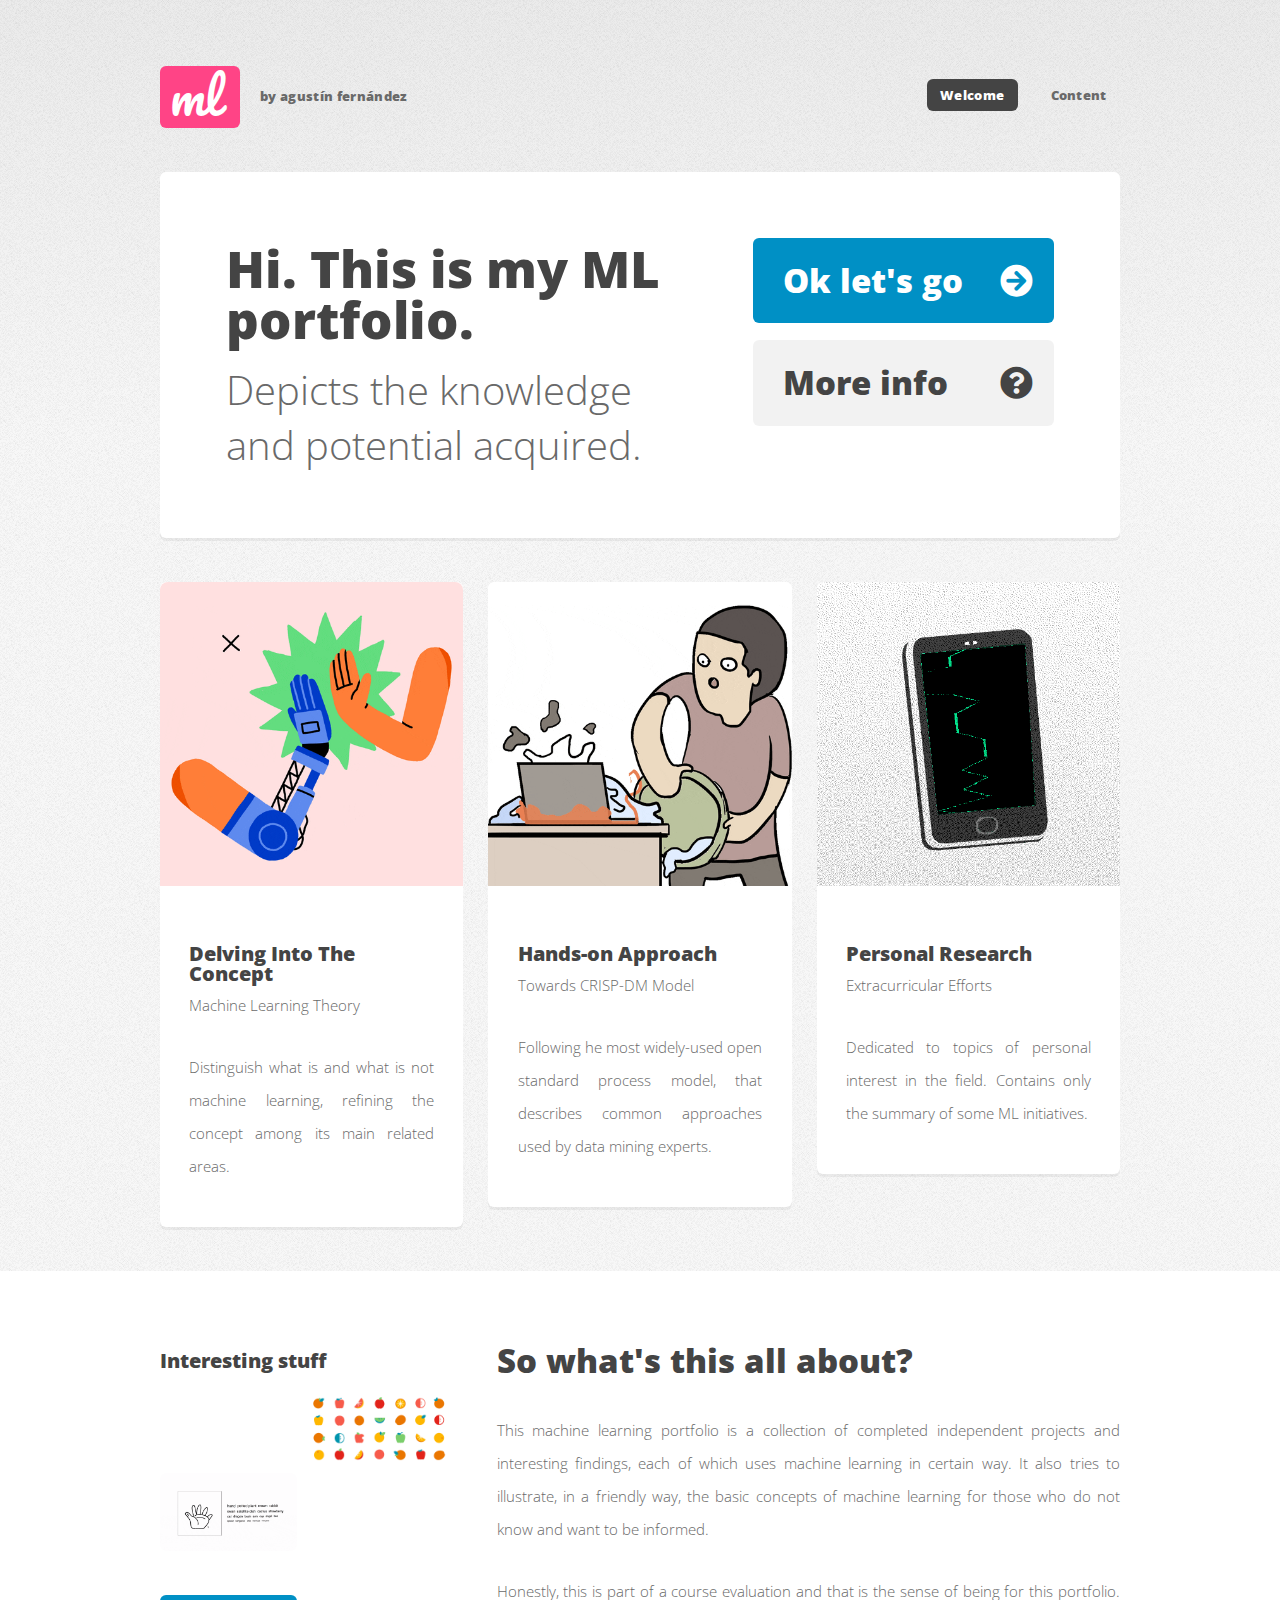
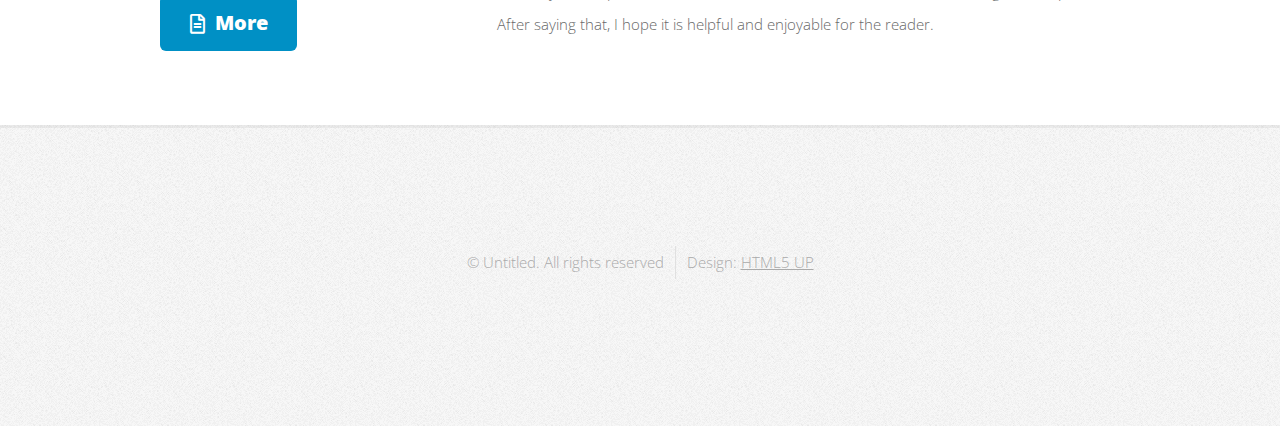
==== index.html @ 3903991d "handson created" ====
<!DOCTYPE HTML>
<!--
	Verti by HTML5 UP
	html5up.net | @ajlkn
	Free for personal and commercial use under the CCA 3.0 license (html5up.net/license)
-->
<html>
	<head>
		<title>Machine Learning Portfolio</title>
		<meta charset="utf-8" />
		<meta name="viewport" content="width=device-width, initial-scale=1, user-scalable=no" />
		<link rel="stylesheet" href="assets/css/main.css" />
		<link href="https://fonts.googleapis.com/css?family=Pacifico&display=swap" rel="stylesheet">
		<link rel="shortcut icon" type="image/x-icon" href="./favicon2.ico"/>
	</head>
	<body class="is-preload homepage">
		<div id="page-wrapper">

			<!-- Header -->
				<div id="header-wrapper">
					<header id="header" class="container">

						<!-- Logo -->
							<div id="logo">
								<h1><a href="index.html">ml</a></h1>
								<span>by agustín fernández</span>
							</div>

						<!-- Nav -->
							<nav id="nav">
								<ul>
									<li class="current"><a href="index.html">Welcome</a></li>
									<li>
										<a href="#">Content</a>
										<ul>
											<li>
												<a href="delving.html">Delving Into The Concept</a>
												<!--<ul>
														<li><a href="#">Lorem ipsum dolor</a></li>
														<li><a href="#">Phasellus consequat</a></li>
														<li><a href="#">Magna phasellus</a></li>
														<li><a href="#">Etiam dolore nisl</a></li>
												</ul>-->
											</li>											
											<li>
												<a href="handson.html">CRISP-DM Model</a>
												<ul>
													<li><a href="handson.html#BusinessUnderstanding">Business Understanding</a></li>
													<li><a href="handson.html#DataUnderstanding">Data Understanding</a></li>
													<li><a href="handson.html#DataPreparation">Data Preparation</a></li>
													<li><a href="handson.html#Modeling">Modeling</a></li>
													<li><a href="handson.html#Evaluation">Evaluation</a></li>
													<li><a href="handson.html#Deployment">Deployment</a></li>
													<li><a href="handson.html#HandsOn">Hands-on</a></li>
												</ul>
											</li>
											<li><a href="#">Personal Research</a></li>
											<!--<li><a href="#">Veroeros feugiat</a></li>-->
										</ul>
									</li>
									<!--<li><a href="left-sidebar.html">Left Sidebar</a></li>
									<li><a href="right-sidebar.html">Right Sidebar</a></li>
									<li><a href="no-sidebar.html">No Sidebar</a></li>-->
								</ul>
							</nav>

					</header>
				</div>

			<!-- Banner -->
				<div id="banner-wrapper">
					<div id="banner" class="box container">
						<div class="row">
							<div class="col-7 col-12-medium">
								<h2>Hi. This is my ML portfolio.</h2>
								<p>Depicts the knowledge and potential acquired.</p>
							</div>
							<div class="col-5 col-12-medium">
								<ul>
									<li><a href="#" class="button large icon solid fa-arrow-circle-right">Ok let's go</a></li>
									<li><a href="#" class="button alt large icon solid fa-question-circle">More info</a></li>
								</ul>
							</div>
						</div>
					</div>
				</div>

			<!-- Features -->
				<div id="features-wrapper">
					<div class="container">
						<div class="row">
							<div class="col-4 col-12-medium">

								<!-- Box -->
									<section class="box feature">
										<a href="delving.html" class="image featured"><img src="images/machine2.gif" alt="" /></a>
										<div class="inner">
											<header>
												<h2>Delving Into The Concept</h2>
												<p>Machine Learning Theory</p>
											</header>
											<p class="desc">Distinguish what is and what is not machine learning, refining the concept among its main related areas.</p>
										</div>
									</section>

							</div>
							<div class="col-4 col-12-medium">

								<!-- Box -->
									<section class="box feature">
										<a href="handson.html" class="image featured"><img src="images/fire.gif" alt="" /></a>
										<div class="inner">
											<header>
												<h2>Hands-on Approach</h2>
												<p>Towards CRISP-DM Model</p>
											</header>
											<p class="desc">Following he most widely-used open standard process model, that describes common approaches used by data mining experts.</p>
										</div>
									</section>

							</div>
							<div class="col-4 col-12-medium">

								<!-- Box -->
									<section class="box feature">
										<a href="#" class="image featured"><img src="images/brainWashed.gif" alt="" /></a>
										<div class="inner">
											<header>
												<h2>Personal Research</h2>
												<p>Extracurricular Efforts</p>
											</header>
											<p class="desc">Dedicated to topics of personal interest in the field. Contains only the summary of some ML initiatives.</p>
										</div>
									</section>

							</div>
						</div>
					</div>
				</div>

			<!-- Main -->
				<div id="main-wrapper">
					<div class="container">
						<div class="row gtr-200">
							<div class="col-4 col-12-medium">

								<!-- Sidebar -->
									<div id="sidebar">
										<section class="widget thumbnails">
											<h3>Interesting stuff</h3>
											<div class="grid">
												<div class="row gtr-50">
													<div class="col-6"><a href="#" class="image fit"><img src="images/iphone.gif" alt="" /></a></div>
													<div class="col-6"><a href="#" class="image fit"><img src="images/fruits.gif" alt="" /></a></div>
													<div class="col-6"><a href="#" class="image fit"><img src="images/quickDraw.gif" alt="" /></a></div>
													<div class="col-6"><a href="#" class="image fit"><img src="images/droneD.gif" alt="" /></a></div>
												</div>
											</div>
											<a href="#" class="button icon fa-file-alt">More</a>
										</section>
									</div>

							</div>
							<div class="col-8 col-12-medium imp-medium">

								<!-- Content -->
									<div id="content">
										<section class="last">
											<h2>So what's this all about?</h2>
											<p class="desc">This machine learning portfolio is a collection of completed independent projects and interesting findings, each of which uses machine learning in certain way. 
													It also tries to illustrate, in a friendly way, the basic concepts of machine learning for those who do not know and want to be informed.</p>
											<p class="desc">Honestly, this is part of a course evaluation and that is the sense of being for this portfolio. After saying that, I hope it is helpful and enjoyable for the reader.</p>
											<!--<a href="#" class="button icon solid fa-arrow-circle-right">Continue Reading</a>-->
										</section>
									</div>

							</div>
						</div>
					</div>
				</div>

			<!-- Footer -->
				<div id="footer-wrapper">
					<footer id="footer" class="container">
						<div class="row">
							<!--<div class="col-3 col-6-medium col-12-small">
							
								Links
									<section class="widget links">
										<h3>Random Stuff</h3>
										<ul class="style2">
											<li><a href="#">Etiam feugiat condimentum</a></li>
											<li><a href="#">Aliquam imperdiet suscipit odio</a></li>
											<li><a href="#">Sed porttitor cras in erat nec</a></li>
											<li><a href="#">Felis varius pellentesque potenti</a></li>
											<li><a href="#">Nullam scelerisque blandit leo</a></li>
										</ul>
									</section>

							</div>
							<div class="col-3 col-6-medium col-12-small">

								Links
									<section class="widget links">
										<h3>Random Stuff</h3>
										<ul class="style2">
											<li><a href="#">Etiam feugiat condimentum</a></li>
											<li><a href="#">Aliquam imperdiet suscipit odio</a></li>
											<li><a href="#">Sed porttitor cras in erat nec</a></li>
											<li><a href="#">Felis varius pellentesque potenti</a></li>
											<li><a href="#">Nullam scelerisque blandit leo</a></li>
										</ul>
									</section>

							</div>
							<div class="col-3 col-6-medium col-12-small">

								Links
									<section class="widget links">
										<h3>Random Stuff</h3>
										<ul class="style2">
											<li><a href="#">Etiam feugiat condimentum</a></li>
											<li><a href="#">Aliquam imperdiet suscipit odio</a></li>
											<li><a href="#">Sed porttitor cras in erat nec</a></li>
											<li><a href="#">Felis varius pellentesque potenti</a></li>
											<li><a href="#">Nullam scelerisque blandit leo</a></li>
										</ul>
									</section>

							</div>
							<div class="col-3 col-6-medium col-12-small">

								Contact
									<section class="widget contact last">
										<h3>Contact Us</h3>
										<ul>
											<li><a href="#" class="icon brands fa-twitter"><span class="label">Twitter</span></a></li>
											<li><a href="#" class="icon brands fa-facebook-f"><span class="label">Facebook</span></a></li>
											<li><a href="#" class="icon brands fa-instagram"><span class="label">Instagram</span></a></li>
											<li><a href="#" class="icon brands fa-dribbble"><span class="label">Dribbble</span></a></li>
											<li><a href="#" class="icon brands fa-pinterest"><span class="label">Pinterest</span></a></li>
										</ul>
										<p>1234 Fictional Road<br />
										Nashville, TN 00000<br />
										(800) 555-0000</p>
									</section>

							</div>-->
						</div>
						<div class="row">
							<div class="col-12">
								<div id="copyright">
									<ul class="menu">
										<li>&copy; Untitled. All rights reserved</li><li>Design: <a href="http://html5up.net">HTML5 UP</a></li>
									</ul>
								</div>
							</div>
						</div>
					</footer>
				</div>

			</div>

		<!-- Scripts -->

			<script src="assets/js/jquery.min.js"></script>
			<script src="assets/js/jquery.dropotron.min.js"></script>
			<script src="assets/js/browser.min.js"></script>
			<script src="assets/js/breakpoints.min.js"></script>
			<script src="assets/js/util.js"></script>
			<script src="assets/js/main.js"></script>

	</body>
</html>
---- assets/css/main.css ----
@import url("fontawesome-all.min.css");
@import url("https://fonts.googleapis.com/css?family=Oleo+Script:400|Open+Sans:300,300italic,600,600italic,800");

/*
	Verti by HTML5 UP
	html5up.net | @ajlkn
	Free for personal and commercial use under the CCA 3.0 license (html5up.net/license)
*/

html, body, div, span, applet, object,
iframe, h1, h2, h3, h4, h5, h6, p, blockquote,
pre, a, abbr, acronym, address, big, cite,
code, del, dfn, em, img, ins, kbd, q, s, samp,
small, strike, strong, sub, sup, tt, var, b,
u, i, center, dl, dt, dd, ol, ul, li, fieldset,
form, label, legend, table, caption, tbody,
tfoot, thead, tr, th, td, article, aside,
canvas, details, embed, figure, figcaption,
footer, header, hgroup, menu, nav, output, ruby,
section, summary, time, mark, audio, video {
	margin: 0;
	padding: 0;
	border: 0;
	font-size: 100%;
	font: inherit;
	vertical-align: baseline;}

article, aside, details, figcaption, figure,
footer, header, hgroup, menu, nav, section {
	display: block;}

body {
	line-height: 1;
}

ol, ul {
	list-style: none;
}

blockquote, q {
	quotes: none;
}

	blockquote:before, blockquote:after, q:before, q:after {
		content: '';
		content: none;
	}

table {
	border-collapse: collapse;
	border-spacing: 0;
}

body {
	-webkit-text-size-adjust: none;
}

mark {
	background-color: transparent;
	color: inherit;
}

input::-moz-focus-inner {
	border: 0;
	padding: 0;
}

input, select, textarea {
	-moz-appearance: none;
	-webkit-appearance: none;
	-ms-appearance: none;
	appearance: none;
}

/* Basic */

	@-ms-viewport {
		width: device-width;
	}

	html {
		box-sizing: border-box;
	}

	*, *:before, *:after {
		box-sizing: inherit;
	}

	body {
		background-image: -moz-linear-gradient(top, rgba(0, 0, 0, 0.05), rgba(0, 0, 0, 0)), url("images/bg01.png");
		background-image: -webkit-linear-gradient(top, rgba(0, 0, 0, 0.05), rgba(0, 0, 0, 0)), url("images/bg01.png");
		background-image: -ms-linear-gradient(top, rgba(0, 0, 0, 0.05), rgba(0, 0, 0, 0)), url("images/bg01.png");
		background-image: linear-gradient(top, rgba(0, 0, 0, 0.05), rgba(0, 0, 0, 0)), url("images/bg01.png");
		background-color: #f7f7f7;
		background-position: top left, top left;
		background-repeat: repeat-x, repeat;
		background-size: 100% 30em, auto;
		font-family: 'Open Sans', sans-serif;
		font-size: 13pt;
		color: #696969;
		font-weight: 300;
		line-height: 2.25em;
	}

		body.is-preload *, body.is-preload *:before, body.is-preload *:after {
			-moz-animation: none !important;
			-webkit-animation: none !important;
			-ms-animation: none !important;
			animation: none !important;
			-moz-transition: none !important;
			-webkit-transition: none !important;
			-ms-transition: none !important;
			transition: none !important;
		}

	input, select, textarea {
		font-family: 'Open Sans', sans-serif;
		font-size: 13pt;
		color: #696969;
		font-weight: 300;
		line-height: 2.25em;
	}

	a {
		color: #0090c5;
		text-decoration: underline;
	}

		a:hover {
			text-decoration: none;
		}

	h1, h2, h3, h4, h5, h6 {
		color: #444;
		font-weight: 800;
	}

		h1 a, h2 a, h3 a, h4 a, h5 a, h6 a {
			color: inherit;
			text-decoration: none;
			outline: 0;
		}

	h2 {
		font-size: 2.25em;
		margin: 0 0 1.1em 0;
		line-height: 1em;
	}

	h3 {
		font-size: 1.35em;
		margin: 0 0 1em 0;
	}

	b, strong {
		font-weight: 600;
		color: #444;
	}

	i, em {
		font-style: italic;
	}

	br.clear {
		clear: both;
	}

	sub {
		position: relative;
		top: 0.5em;
		font-size: 0.8em;
	}

	sup {
		position: relative;
		top: -0.5em;
		font-size: 0.8em;
	}

	hr {
		border: 0;
		border-top: solid 1px #eee;
	}

	blockquote {
		border-left: solid 0.5em #eee;
		padding: 1em 0 1em 2em;
		font-style: italic;
	}

	p, ul, ol, dl, table {
		margin-bottom: 2em;
	}

/* Container */

	.container {
		margin: 0 auto;
		max-width: 100%;
		width: 1400px;
	}

		@media screen and (max-width: 1680px) {

			.container {
				width: 1200px;
			}

		}

		@media screen and (max-width: 1280px) {

			.container {
				width: 960px;
			}

		}

		@media screen and (max-width: 980px) {

			.container {
				width: 90%;
			}

		}

		@media screen and (max-width: 736px) {

			.container {
				width: 100%;
			}

		}

/* Row */

	.row {
		display: flex;
		flex-wrap: wrap;
		box-sizing: border-box;
		align-items: stretch;
	}

		.row > * {
			box-sizing: border-box;
		}

		.row.gtr-uniform > * > :last-child {
			margin-bottom: 0;
		}

		.row.aln-left {
			justify-content: flex-start;
		}

		.row.aln-center {
			justify-content: center;
		}

		.row.aln-right {
			justify-content: flex-end;
		}

		.row.aln-top {
			align-items: flex-start;
		}

		.row.aln-middle {
			align-items: center;
		}

		.row.aln-bottom {
			align-items: flex-end;
		}

		.row > .imp {
			order: -1;
		}

		.row > .col-1 {
			width: 8.33333%;
		}

		.row > .off-1 {
			margin-left: 8.33333%;
		}

		.row > .col-2 {
			width: 16.66667%;
		}

		.row > .off-2 {
			margin-left: 16.66667%;
		}

		.row > .col-3 {
			width: 25%;
		}

		.row > .off-3 {
			margin-left: 25%;
		}

		.row > .col-4 {
			width: 33.33333%;
		}

		.row > .off-4 {
			margin-left: 33.33333%;
		}

		.row > .col-5 {
			width: 41.66667%;
		}

		.row > .off-5 {
			margin-left: 41.66667%;
		}

		.row > .col-6 {
			width: 50%;
		}

		.row > .off-6 {
			margin-left: 50%;
		}

		.row > .col-7 {
			width: 58.33333%;
		}

		.row > .off-7 {
			margin-left: 58.33333%;
		}

		.row > .col-8 {
			width: 66.66667%;
		}

		.row > .off-8 {
			margin-left: 66.66667%;
		}

		.row > .col-9 {
			width: 75%;
		}

		.row > .off-9 {
			margin-left: 75%;
		}

		.row > .col-10 {
			width: 83.33333%;
		}

		.row > .off-10 {
			margin-left: 83.33333%;
		}

		.row > .col-11 {
			width: 91.66667%;
		}

		.row > .off-11 {
			margin-left: 91.66667%;
		}

		.row > .col-12 {
			width: 100%;
		}

		.row > .off-12 {
			margin-left: 100%;
		}

		.row.gtr-0 {
			margin-top: 0px;
			margin-left: 0px;
		}

			.row.gtr-0 > * {
				padding: 0px 0 0 0px;
			}

			.row.gtr-0.gtr-uniform {
				margin-top: 0px;
			}

				.row.gtr-0.gtr-uniform > * {
					padding-top: 0px;
				}

		.row.gtr-25 {
			margin-top: -10px;
			margin-left: -10px;
		}

			.row.gtr-25 > * {
				padding: 10px 0 0 10px;
			}

			.row.gtr-25.gtr-uniform {
				margin-top: -10px;
			}

				.row.gtr-25.gtr-uniform > * {
					padding-top: 10px;
				}

		.row.gtr-50 {
			margin-top: -20px;
			margin-left: -20px;
		}

			.row.gtr-50 > * {
				padding: 20px 0 0 20px;
			}

			.row.gtr-50.gtr-uniform {
				margin-top: -20px;
			}

				.row.gtr-50.gtr-uniform > * {
					padding-top: 20px;
				}

		.row {
			margin-top: -40px;
			margin-left: -40px;
		}

			.row > * {
				padding: 40px 0 0 40px;
			}

			.row.gtr-uniform {
				margin-top: -40px;
			}

				.row.gtr-uniform > * {
					padding-top: 40px;
				}

		.row.gtr-150 {
			margin-top: -60px;
			margin-left: -60px;
		}

			.row.gtr-150 > * {
				padding: 60px 0 0 60px;
			}

			.row.gtr-150.gtr-uniform {
				margin-top: -60px;
			}

				.row.gtr-150.gtr-uniform > * {
					padding-top: 60px;
				}

		.row.gtr-200 {
			margin-top: -80px;
			margin-left: -80px;
		}

			.row.gtr-200 > * {
				padding: 80px 0 0 80px;
			}

			.row.gtr-200.gtr-uniform {
				margin-top: -80px;
			}

				.row.gtr-200.gtr-uniform > * {
					padding-top: 80px;
				}

		@media screen and (max-width: 1680px) {

			.row {
				display: flex;
				flex-wrap: wrap;
				box-sizing: border-box;
				align-items: stretch;
			}

				.row > * {
					box-sizing: border-box;
				}

				.row.gtr-uniform > * > :last-child {
					margin-bottom: 0;
				}

				.row.aln-left {
					justify-content: flex-start;
				}

				.row.aln-center {
					justify-content: center;
				}

				.row.aln-right {
					justify-content: flex-end;
				}

				.row.aln-top {
					align-items: flex-start;
				}

				.row.aln-middle {
					align-items: center;
				}

				.row.aln-bottom {
					align-items: flex-end;
				}

				.row > .imp-xlarge {
					order: -1;
				}

				.row > .col-1-xlarge {
					width: 8.33333%;
				}

				.row > .off-1-xlarge {
					margin-left: 8.33333%;
				}

				.row > .col-2-xlarge {
					width: 16.66667%;
				}

				.row > .off-2-xlarge {
					margin-left: 16.66667%;
				}

				.row > .col-3-xlarge {
					width: 25%;
				}

				.row > .off-3-xlarge {
					margin-left: 25%;
				}

				.row > .col-4-xlarge {
					width: 33.33333%;
				}

				.row > .off-4-xlarge {
					margin-left: 33.33333%;
				}

				.row > .col-5-xlarge {
					width: 41.66667%;
				}

				.row > .off-5-xlarge {
					margin-left: 41.66667%;
				}

				.row > .col-6-xlarge {
					width: 50%;
				}

				.row > .off-6-xlarge {
					margin-left: 50%;
				}

				.row > .col-7-xlarge {
					width: 58.33333%;
				}

				.row > .off-7-xlarge {
					margin-left: 58.33333%;
				}

				.row > .col-8-xlarge {
					width: 66.66667%;
				}

				.row > .off-8-xlarge {
					margin-left: 66.66667%;
				}

				.row > .col-9-xlarge {
					width: 75%;
				}

				.row > .off-9-xlarge {
					margin-left: 75%;
				}

				.row > .col-10-xlarge {
					width: 83.33333%;
				}

				.row > .off-10-xlarge {
					margin-left: 83.33333%;
				}

				.row > .col-11-xlarge {
					width: 91.66667%;
				}

				.row > .off-11-xlarge {
					margin-left: 91.66667%;
				}

				.row > .col-12-xlarge {
					width: 100%;
				}

				.row > .off-12-xlarge {
					margin-left: 100%;
				}

				.row.gtr-0 {
					margin-top: 0px;
					margin-left: 0px;
				}

					.row.gtr-0 > * {
						padding: 0px 0 0 0px;
					}

					.row.gtr-0.gtr-uniform {
						margin-top: 0px;
					}

						.row.gtr-0.gtr-uniform > * {
							padding-top: 0px;
						}

				.row.gtr-25 {
					margin-top: -10px;
					margin-left: -10px;
				}

					.row.gtr-25 > * {
						padding: 10px 0 0 10px;
					}

					.row.gtr-25.gtr-uniform {
						margin-top: -10px;
					}

						.row.gtr-25.gtr-uniform > * {
							padding-top: 10px;
						}

				.row.gtr-50 {
					margin-top: -20px;
					margin-left: -20px;
				}

					.row.gtr-50 > * {
						padding: 20px 0 0 20px;
					}

					.row.gtr-50.gtr-uniform {
						margin-top: -20px;
					}

						.row.gtr-50.gtr-uniform > * {
							padding-top: 20px;
						}

				.row {
					margin-top: -40px;
					margin-left: -40px;
				}

					.row > * {
						padding: 40px 0 0 40px;
					}

					.row.gtr-uniform {
						margin-top: -40px;
					}

						.row.gtr-uniform > * {
							padding-top: 40px;
						}

				.row.gtr-150 {
					margin-top: -60px;
					margin-left: -60px;
				}

					.row.gtr-150 > * {
						padding: 60px 0 0 60px;
					}

					.row.gtr-150.gtr-uniform {
						margin-top: -60px;
					}

						.row.gtr-150.gtr-uniform > * {
							padding-top: 60px;
						}

				.row.gtr-200 {
					margin-top: -80px;
					margin-left: -80px;
				}

					.row.gtr-200 > * {
						padding: 80px 0 0 80px;
					}

					.row.gtr-200.gtr-uniform {
						margin-top: -80px;
					}

						.row.gtr-200.gtr-uniform > * {
							padding-top: 80px;
						}

		}

		@media screen and (max-width: 1280px) {

			.row {
				display: flex;
				flex-wrap: wrap;
				box-sizing: border-box;
				align-items: stretch;
			}

				.row > * {
					box-sizing: border-box;
				}

				.row.gtr-uniform > * > :last-child {
					margin-bottom: 0;
				}

				.row.aln-left {
					justify-content: flex-start;
				}

				.row.aln-center {
					justify-content: center;
				}

				.row.aln-right {
					justify-content: flex-end;
				}

				.row.aln-top {
					align-items: flex-start;
				}

				.row.aln-middle {
					align-items: center;
				}

				.row.aln-bottom {
					align-items: flex-end;
				}

				.row > .imp-large {
					order: -1;
				}

				.row > .col-1-large {
					width: 8.33333%;
				}

				.row > .off-1-large {
					margin-left: 8.33333%;
				}

				.row > .col-2-large {
					width: 16.66667%;
				}

				.row > .off-2-large {
					margin-left: 16.66667%;
				}

				.row > .col-3-large {
					width: 25%;
				}

				.row > .off-3-large {
					margin-left: 25%;
				}

				.row > .col-4-large {
					width: 33.33333%;
				}

				.row > .off-4-large {
					margin-left: 33.33333%;
				}

				.row > .col-5-large {
					width: 41.66667%;
				}

				.row > .off-5-large {
					margin-left: 41.66667%;
				}

				.row > .col-6-large {
					width: 50%;
				}

				.row > .off-6-large {
					margin-left: 50%;
				}

				.row > .col-7-large {
					width: 58.33333%;
				}

				.row > .off-7-large {
					margin-left: 58.33333%;
				}

				.row > .col-8-large {
					width: 66.66667%;
				}

				.row > .off-8-large {
					margin-left: 66.66667%;
				}

				.row > .col-9-large {
					width: 75%;
				}

				.row > .off-9-large {
					margin-left: 75%;
				}

				.row > .col-10-large {
					width: 83.33333%;
				}

				.row > .off-10-large {
					margin-left: 83.33333%;
				}

				.row > .col-11-large {
					width: 91.66667%;
				}

				.row > .off-11-large {
					margin-left: 91.66667%;
				}

				.row > .col-12-large {
					width: 100%;
				}

				.row > .off-12-large {
					margin-left: 100%;
				}

				.row.gtr-0 {
					margin-top: 0px;
					margin-left: 0px;
				}

					.row.gtr-0 > * {
						padding: 0px 0 0 0px;
					}

					.row.gtr-0.gtr-uniform {
						margin-top: 0px;
					}

						.row.gtr-0.gtr-uniform > * {
							padding-top: 0px;
						}

				.row.gtr-25 {
					margin-top: -6.25px;
					margin-left: -6.25px;
				}

					.row.gtr-25 > * {
						padding: 6.25px 0 0 6.25px;
					}

					.row.gtr-25.gtr-uniform {
						margin-top: -6.25px;
					}

						.row.gtr-25.gtr-uniform > * {
							padding-top: 6.25px;
						}

				.row.gtr-50 {
					margin-top: -12.5px;
					margin-left: -12.5px;
				}

					.row.gtr-50 > * {
						padding: 12.5px 0 0 12.5px;
					}

					.row.gtr-50.gtr-uniform {
						margin-top: -12.5px;
					}

						.row.gtr-50.gtr-uniform > * {
							padding-top: 12.5px;
						}

				.row {
					margin-top: -25px;
					margin-left: -25px;
				}

					.row > * {
						padding: 25px 0 0 25px;
					}

					.row.gtr-uniform {
						margin-top: -25px;
					}

						.row.gtr-uniform > * {
							padding-top: 25px;
						}

				.row.gtr-150 {
					margin-top: -37.5px;
					margin-left: -37.5px;
				}

					.row.gtr-150 > * {
						padding: 37.5px 0 0 37.5px;
					}

					.row.gtr-150.gtr-uniform {
						margin-top: -37.5px;
					}

						.row.gtr-150.gtr-uniform > * {
							padding-top: 37.5px;
						}

				.row.gtr-200 {
					margin-top: -50px;
					margin-left: -50px;
				}

					.row.gtr-200 > * {
						padding: 50px 0 0 50px;
					}

					.row.gtr-200.gtr-uniform {
						margin-top: -50px;
					}

						.row.gtr-200.gtr-uniform > * {
							padding-top: 50px;
						}

		}

		@media screen and (max-width: 980px) {

			.row {
				display: flex;
				flex-wrap: wrap;
				box-sizing: border-box;
				align-items: stretch;
			}

				.row > * {
					box-sizing: border-box;
				}

				.row.gtr-uniform > * > :last-child {
					margin-bottom: 0;
				}

				.row.aln-left {
					justify-content: flex-start;
				}

				.row.aln-center {
					justify-content: center;
				}

				.row.aln-right {
					justify-content: flex-end;
				}

				.row.aln-top {
					align-items: flex-start;
				}

				.row.aln-middle {
					align-items: center;
				}

				.row.aln-bottom {
					align-items: flex-end;
				}

				.row > .imp-medium {
					order: -1;
				}

				.row > .col-1-medium {
					width: 8.33333%;
				}

				.row > .off-1-medium {
					margin-left: 8.33333%;
				}

				.row > .col-2-medium {
					width: 16.66667%;
				}

				.row > .off-2-medium {
					margin-left: 16.66667%;
				}

				.row > .col-3-medium {
					width: 25%;
				}

				.row > .off-3-medium {
					margin-left: 25%;
				}

				.row > .col-4-medium {
					width: 33.33333%;
				}

				.row > .off-4-medium {
					margin-left: 33.33333%;
				}

				.row > .col-5-medium {
					width: 41.66667%;
				}

				.row > .off-5-medium {
					margin-left: 41.66667%;
				}

				.row > .col-6-medium {
					width: 50%;
				}

				.row > .off-6-medium {
					margin-left: 50%;
				}

				.row > .col-7-medium {
					width: 58.33333%;
				}

				.row > .off-7-medium {
					margin-left: 58.33333%;
				}

				.row > .col-8-medium {
					width: 66.66667%;
				}

				.row > .off-8-medium {
					margin-left: 66.66667%;
				}

				.row > .col-9-medium {
					width: 75%;
				}

				.row > .off-9-medium {
					margin-left: 75%;
				}

				.row > .col-10-medium {
					width: 83.33333%;
				}

				.row > .off-10-medium {
					margin-left: 83.33333%;
				}

				.row > .col-11-medium {
					width: 91.66667%;
				}

				.row > .off-11-medium {
					margin-left: 91.66667%;
				}

				.row > .col-12-medium {
					width: 100%;
				}

				.row > .off-12-medium {
					margin-left: 100%;
				}

				.row.gtr-0 {
					margin-top: 0px;
					margin-left: 0px;
				}

					.row.gtr-0 > * {
						padding: 0px 0 0 0px;
					}

					.row.gtr-0.gtr-uniform {
						margin-top: 0px;
					}

						.row.gtr-0.gtr-uniform > * {
							padding-top: 0px;
						}

				.row.gtr-25 {
					margin-top: -6.25px;
					margin-left: -6.25px;
				}

					.row.gtr-25 > * {
						padding: 6.25px 0 0 6.25px;
					}

					.row.gtr-25.gtr-uniform {
						margin-top: -6.25px;
					}

						.row.gtr-25.gtr-uniform > * {
							padding-top: 6.25px;
						}

				.row.gtr-50 {
					margin-top: -12.5px;
					margin-left: -12.5px;
				}

					.row.gtr-50 > * {
						padding: 12.5px 0 0 12.5px;
					}

					.row.gtr-50.gtr-uniform {
						margin-top: -12.5px;
					}

						.row.gtr-50.gtr-uniform > * {
							padding-top: 12.5px;
						}

				.row {
					margin-top: -25px;
					margin-left: -25px;
				}

					.row > * {
						padding: 25px 0 0 25px;
					}

					.row.gtr-uniform {
						margin-top: -25px;
					}

						.row.gtr-uniform > * {
							padding-top: 25px;
						}

				.row.gtr-150 {
					margin-top: -37.5px;
					margin-left: -37.5px;
				}

					.row.gtr-150 > * {
						padding: 37.5px 0 0 37.5px;
					}

					.row.gtr-150.gtr-uniform {
						margin-top: -37.5px;
					}

						.row.gtr-150.gtr-uniform > * {
							padding-top: 37.5px;
						}

				.row.gtr-200 {
					margin-top: -50px;
					margin-left: -50px;
				}

					.row.gtr-200 > * {
						padding: 50px 0 0 50px;
					}

					.row.gtr-200.gtr-uniform {
						margin-top: -50px;
					}

						.row.gtr-200.gtr-uniform > * {
							padding-top: 50px;
						}

		}

		@media screen and (max-width: 736px) {

			.row {
				display: flex;
				flex-wrap: wrap;
				box-sizing: border-box;
				align-items: stretch;
			}

				.row > * {
					box-sizing: border-box;
				}

				.row.gtr-uniform > * > :last-child {
					margin-bottom: 0;
				}

				.row.aln-left {
					justify-content: flex-start;
				}

				.row.aln-center {
					justify-content: center;
				}

				.row.aln-right {
					justify-content: flex-end;
				}

				.row.aln-top {
					align-items: flex-start;
				}

				.row.aln-middle {
					align-items: center;
				}

				.row.aln-bottom {
					align-items: flex-end;
				}

				.row > .imp-small {
					order: -1;
				}

				.row > .col-1-small {
					width: 8.33333%;
				}

				.row > .off-1-small {
					margin-left: 8.33333%;
				}

				.row > .col-2-small {
					width: 16.66667%;
				}

				.row > .off-2-small {
					margin-left: 16.66667%;
				}

				.row > .col-3-small {
					width: 25%;
				}

				.row > .off-3-small {
					margin-left: 25%;
				}

				.row > .col-4-small {
					width: 33.33333%;
				}

				.row > .off-4-small {
					margin-left: 33.33333%;
				}

				.row > .col-5-small {
					width: 41.66667%;
				}

				.row > .off-5-small {
					margin-left: 41.66667%;
				}

				.row > .col-6-small {
					width: 50%;
				}

				.row > .off-6-small {
					margin-left: 50%;
				}

				.row > .col-7-small {
					width: 58.33333%;
				}

				.row > .off-7-small {
					margin-left: 58.33333%;
				}

				.row > .col-8-small {
					width: 66.66667%;
				}

				.row > .off-8-small {
					margin-left: 66.66667%;
				}

				.row > .col-9-small {
					width: 75%;
				}

				.row > .off-9-small {
					margin-left: 75%;
				}

				.row > .col-10-small {
					width: 83.33333%;
				}

				.row > .off-10-small {
					margin-left: 83.33333%;
				}

				.row > .col-11-small {
					width: 91.66667%;
				}

				.row > .off-11-small {
					margin-left: 91.66667%;
				}

				.row > .col-12-small {
					width: 100%;
				}

				.row > .off-12-small {
					margin-left: 100%;
				}

				.row.gtr-0 {
					margin-top: 0px;
					margin-left: 0px;
				}

					.row.gtr-0 > * {
						padding: 0px 0 0 0px;
					}

					.row.gtr-0.gtr-uniform {
						margin-top: 0px;
					}

						.row.gtr-0.gtr-uniform > * {
							padding-top: 0px;
						}

				.row.gtr-25 {
					margin-top: -5px;
					margin-left: -5px;
				}

					.row.gtr-25 > * {
						padding: 5px 0 0 5px;
					}

					.row.gtr-25.gtr-uniform {
						margin-top: -5px;
					}

						.row.gtr-25.gtr-uniform > * {
							padding-top: 5px;
						}

				.row.gtr-50 {
					margin-top: -10px;
					margin-left: -10px;
				}

					.row.gtr-50 > * {
						padding: 10px 0 0 10px;
					}

					.row.gtr-50.gtr-uniform {
						margin-top: -10px;
					}

						.row.gtr-50.gtr-uniform > * {
							padding-top: 10px;
						}

				.row {
					margin-top: -20px;
					margin-left: -20px;
				}

					.row > * {
						padding: 20px 0 0 20px;
					}

					.row.gtr-uniform {
						margin-top: -20px;
					}

						.row.gtr-uniform > * {
							padding-top: 20px;
						}

				.row.gtr-150 {
					margin-top: -30px;
					margin-left: -30px;
				}

					.row.gtr-150 > * {
						padding: 30px 0 0 30px;
					}

					.row.gtr-150.gtr-uniform {
						margin-top: -30px;
					}

						.row.gtr-150.gtr-uniform > * {
							padding-top: 30px;
						}

				.row.gtr-200 {
					margin-top: -40px;
					margin-left: -40px;
				}

					.row.gtr-200 > * {
						padding: 40px 0 0 40px;
					}

					.row.gtr-200.gtr-uniform {
						margin-top: -40px;
					}

						.row.gtr-200.gtr-uniform > * {
							padding-top: 40px;
						}

		}

/* Section/Article */

	section, article {
		margin-bottom: 5em;
	}

	section > :last-child,
	article > :last-child,
	section:last-child,
	article:last-child {
		margin-bottom: 0;
	}

	header {
		margin: 0 0 2em 0;
	}

		header h2, header h3 {
			margin: 0 0 0.25em 0;
		}

		header p {
			margin: 0;
		}

	footer {
		margin: 2.5em 0 0 0;
	}

/* Forms */

	form label {
		display: block;
		font-weight: 800;
		margin: 0 0 1em 0;
		font-size: 0.8em;
		color: #444;
	}

	form input[type="text"],
	form input[type="email"],
	form input[type="password"],
	form select,
	form textarea {
		-webkit-appearance: none;
		display: block;
		width: 100%;
		border-radius: 8px;
		border: solid 1px #eee;
	}

		form input[type="text"]:focus,
		form input[type="email"]:focus,
		form input[type="password"]:focus,
		form select:focus,
		form textarea:focus {
			border-color: #0090c5;
		}

	form input[type="text"],
	form input[type="email"],
	form input[type="password"] {
		line-height: 3em;
		padding: 0 1em;
	}

	form select {
		line-height: 3em;
		padding: 0 1em;
	}

	form textarea {
		min-height: 9em;
		padding: 1em;
	}

	form ::-webkit-input-placeholder {
		color: #555 !important;
	}

	form :-moz-placeholder {
		color: #555 !important;
	}

	form ::-moz-placeholder {
		color: #555 !important;
	}

	form :-ms-input-placeholder {
		color: #555 !important;
	}

	form ::-moz-focus-inner {
		border: 0;
	}

/* Tables */

	table {
		width: 100%;
	}

		table tr {
			border-top: solid 1px #eee;
		}

			table tr:first-child {
				border-top: 0;
			}

		table td {
			padding: 0.5em 1em 0.5em 1em;
		}

		table th {
			text-align: left;
			padding: 0.5em 1em 0.5em 1em;
			font-weight: 800;
			margin: 0 0 1em 0;
		}

		table thead {
			background: #404248;
			color: #fff;
		}

/* Image */

	.image {
		display: inline-block;
		outline: 0;
	}

		.image img {
			display: block;
			width: 100%;
			border-radius: 8px;
		}

		.image.fit {
			display: block;
			width: 100%;
		}

		.image.featured {
			display: block;
			width: 100%;
			margin: 0 0 2.5em 0;
		}

		.image.left {
			float: left;
			margin: 0 2em 2em 0;
		}

		.image.centered {
			display: block;
			margin: 0 0 2.5em 0;
		}

			.image.centered img {
				margin: 0 auto;
				width: auto;
			}

/* Button */

	input[type="button"],
	input[type="submit"],
	input[type="reset"],
	button,
	.button {
		-moz-transition: background-color .25s ease-in-out;
		-webkit-transition: background-color .25s ease-in-out;
		-ms-transition: background-color .25s ease-in-out;
		transition: background-color .25s ease-in-out;
		-webkit-appearance: none;
		position: relative;
		display: inline-block;
		background: #0090c5;
		color: #fff;
		text-decoration: none;
		border-radius: 6px;
		font-weight: 800;
		outline: 0;
		border: 0;
		cursor: pointer;
		font-size: 1.35em;
		padding: 0.6em 1.5em;
	}

		input[type="button"].icon:before,
		input[type="submit"].icon:before,
		input[type="reset"].icon:before,
		button.icon:before,
		.button.icon:before {
			position: relative;
			margin-right: 0.5em;
			top: 0.05em;
		}

		input[type="button"]:hover,
		input[type="submit"]:hover,
		input[type="reset"]:hover,
		button:hover,
		.button:hover {
			background: #10a0d5;
		}

		input[type="button"]:active,
		input[type="submit"]:active,
		input[type="reset"]:active,
		button:active,
		.button:active {
			background: #20b0e5;
		}

		input[type="button"].alt,
		input[type="submit"].alt,
		input[type="reset"].alt,
		button.alt,
		.button.alt {
			background: #f1f1f1;
			background: rgba(0, 0, 0, 0.05);
			color: #444;
		}

			input[type="button"].alt:hover,
			input[type="submit"].alt:hover,
			input[type="reset"].alt:hover,
			button.alt:hover,
			.button.alt:hover {
				background: #e8e8e8;
				background: rgba(0, 0, 0, 0.085);
			}

			input[type="button"].alt:active,
			input[type="submit"].alt:active,
			input[type="reset"].alt:active,
			button.alt:active,
			.button.alt:active {
				background: #e4e4e4;
				background: rgba(0, 0, 0, 0.15);
			}

		input[type="button"].large,
		input[type="submit"].large,
		input[type="reset"].large,
		button.large,
		.button.large {
			font-size: 2.25em;
			padding: 0.8em 0.9em;
		}

/* List */

	ul {
		list-style: disc;
		padding-left: 1em;
	}

		ul li {
			padding-left: 0.5em;
		}

		ul.style2 {
			list-style: none;
			padding-left: 0;
		}

			ul.style2 li {
				padding-left: 0;
			}

	ol {
		list-style: decimal;
		padding-left: 1.25em;
	}

		ol li {
			padding-left: 0.25em;
		}

/* Actions */

	ul.actions {
		list-style: none;
		padding-left: 0;
	}

		ul.actions li {
			display: inline-block;
			padding: 0 0 0 0.25em;
			margin: 0 0 0 0.25em;
		}

			ul.actions li:first-child {
				margin-left: 0;
				padding-left: 0;
			}

/* Menu */

	ul.menu {
		list-style: none;
		padding-left: 0;
	}

		ul.menu li {
			border-left: solid 1px #e0e0e0;
			display: inline-block;
			padding: 0 0 0 0.75em;
			margin: 0 0 0 0.75em;
		}

			ul.menu li:first-child {
				border-left: 0;
				margin-left: 0;
				padding-left: 0;
			}

/* Box */

	.box {
		background: #fff;
		border-radius: 6px;
		box-shadow: 0px 3px 0px 0px rgba(0, 0, 0, 0.05);
		padding: 2em;
	}

		.box.feature {
			padding: 0;
		}

			.box.feature .inner {
				padding: 4em 2em 3em 2em;
			}

			.box.feature h2 {
				font-size: 1.35em;
			}

			.box.feature p {
				margin: 0;
			}

			.box.feature .image {
				position: relative;
				margin: 0;
			}

				.box.feature .image img {
					border-bottom-left-radius: 0;
					border-bottom-right-radius: 0;
				}

/* Icons */

	.icon {
		text-decoration: none;
		position: relative;
		text-decoration: none;
	}

		.icon:before {
			-moz-osx-font-smoothing: grayscale;
			-webkit-font-smoothing: antialiased;
			display: inline-block;
			font-style: normal;
			font-variant: normal;
			text-rendering: auto;
			line-height: 1;
			text-transform: none !important;
			font-family: 'Font Awesome 5 Free';
			font-weight: 400;
		}

		.icon:before {
			line-height: inherit;
		}

		.icon.solid:before {
			font-weight: 900;
		}

		.icon.brands:before {
			font-family: 'Font Awesome 5 Brands';
		}

		.icon > .label {
			display: none;
		}

/* Widgets */

	.widget.thumbnails .grid {
		margin: 0 0 3em 0;
	}

	.widget.thumbnails .image {
		margin: 0;
	}

	.widget.contact ul {
		list-style: none;
		padding-left: 0;
		overflow: hidden;
		position: relative;
		left: -4px;
		top: 4px;
		margin-bottom: 1.5em;
	}

		.widget.contact ul li {
			display: inline-block;
			margin-right: 0.25em;
			padding-left: 0;
		}

			.widget.contact ul li a {
				-moz-transition: background-color .25s ease-in-out;
				-webkit-transition: background-color .25s ease-in-out;
				-ms-transition: background-color .25s ease-in-out;
				transition: background-color .25s ease-in-out;
				display: inline-block;
				width: 2.5em;
				height: 2.5em;
				text-align: center;
				line-height: 2.5em;
				border-radius: 0.35em;
				outline: 0;
				opacity: 0.75;
				text-decoration: none;
				background: #222222;
			}

				.widget.contact ul li a:before {
					color: #f3f3f3;
					font-size: 1.5em;
					line-height: inherit;
				}

				.widget.contact ul li a:hover {
					background: #444444;
				}

				.widget.contact ul li a:active {
					background: #666666;
				}

/* Wrappers */

	#header-wrapper {
		padding: 4.5em 0 3em 0;
	}

	#features-wrapper {
		padding: 3em 0 3em 0;
	}

	#main-wrapper {
		background: #fff;
		box-shadow: 0px 3px 0px 0px rgba(0, 0, 0, 0.05);
		padding: 5em 0 5em 0;
	}

	#footer-wrapper {
		padding: 6em 0 8em 0;
	}

/* Header */

	#header {
		position: relative;
	}

/* Logo */

	#logo {
		display: inline-block;
	}

		#logo h1 {
			background: #ff4486;
			color: #fff;
			border-radius: 6px;
			font-family: 'Pacifico', cursive;
			/*font-family: 'Oleo Script', serif;*/
			font-weight: 400;
			padding: 0.3em 0.4em 0.3em 0.2em;
			font-size: 3.25em;
			letter-spacing: 0.05em;
			display: inline-block;
			vertical-align: middle;
			letter-spacing: -0.01em;
		}

		#logo span {
			font-weight: 800;
			line-height: 4.5em;
			letter-spacing: 0.025em;
			font-size: 0.9em;
			vertical-align: middle;
			margin: 0 0 0 1.25em;
		}

/* Nav */

	#nav {
		position: absolute;
		right: 0;
		top: 0;
		font-size: 0.9em;
	}

		#nav ul {
			list-style: none;
			padding-left: 0;
		}

			#nav ul li {
				float: left;
				line-height: 4.5em;
				padding-left: 1.5em;
			}

				#nav ul li a, #nav ul li span {
					-moz-transition: background-color .25s ease-in-out;
					-webkit-transition: background-color .25s ease-in-out;
					-ms-transition: background-color .25s ease-in-out;
					transition: background-color .25s ease-in-out;
					font-weight: 800;
					letter-spacing: 0.025em;
					color: #696969;
					text-decoration: none;
					border-radius: 6px;
					padding: 0.5em 1em 0.5em 1em;
				}

				#nav ul li > ul {
					display: none;
				}

				#nav ul li:hover a, #nav ul li:hover span {
					background: #fff;
				}

				#nav ul li.active a, #nav ul li.active span {
					background: #fff;
				}

				#nav ul li.current a {
					background: #444;
					color: #fff;
				}

	.dropotron {
		background: #fff;
		letter-spacing: 0.025em;
		color: #696969;
		text-decoration: none;
		border-radius: 6px;
		padding: 0.75em 0;
		min-width: 15em;
		box-shadow: inset 0 0 0 1px rgba(0, 0, 0, 0.1), 0 0.25em 0.25em 0.1em rgba(0, 0, 0, 0.025);
		margin-top: calc(-0.75em + 1px);
		margin-left: -1px;
		list-style: none;
		padding-left: 0;
	}

		.dropotron li {
			border-top: solid 1px #eee;
			line-height: 3em;
			padding-left: 0;
		}

			.dropotron li:first-child {
				border-top: 0;
			}

			.dropotron li > a, .dropotron li > span {
				-moz-transition: color .25s ease-in-out, background-color .25s ease-in-out;
				-webkit-transition: color .25s ease-in-out, background-color .25s ease-in-out;
				-ms-transition: color .25s ease-in-out, background-color .25s ease-in-out;
				transition: color .25s ease-in-out, background-color .25s ease-in-out;
				text-decoration: none;
				color: inherit;
				display: block;
				padding: 0 1.5em;
			}

				.dropotron li > a:hover, .dropotron li > span:hover {
					background: #eee;
				}

			.dropotron li.active > a, .dropotron li.active > span {
				background: #eee;
			}

		.dropotron.level-0 {
			font-size: 0.8em;
			margin-left: 1.5em;
			margin-top: 0;
		}

			.dropotron.level-0:before {
				content: '';
				position: absolute;
				top: -0.5em;
				left: 1em;
				border-bottom: solid 0.75em #ffffff;
				border-left: solid 0.75em transparent;
				border-right: solid 0.75em transparent;
				z-index: 1;
			}

/* Banner */

	#banner {
		position: relative;
		padding: 4.5em;
	}

		#banner h2 {
			font-size: 3.5em;
			margin: 0.1em 0 0.35em 0;
		}

		#banner p {
			font-size: 2.75em;
			line-height: 1.35em;
			margin: 0;
		}

		#banner .button {
			width: 100%;
			margin-bottom: 0.5em;
		}

			#banner .button.icon:before {
				position: absolute;
				right: 0.15em;
				top: 50%;
				margin-top: -0.5em;
			}

			#banner .button.alt {
				margin-bottom: 0;
			}

		#banner ul {
			list-style: none;
			padding-left: 0;
			margin: 0 0 0 2em;
		}

			#banner ul li {
				padding-left: 0;
			}

/* Footer */

	#footer {
		margin-top: 0;
	}

		#footer a {
			color: inherit;
		}

	#copyright {
		color: #aaa;
		padding: 4em 0 0 0;
		text-align: center;
	}

		#copyright a {
			color: inherit;
		}

/* XLarge */

	@media screen and (max-width: 1680px) {

		/* Basic */

			body, input, select, textarea {
				font-size: 12pt;
			}

	}

/* Large */

	@media screen and (max-width: 1280px) {

		/* Basic */

			body, input, select, textarea {
				font-size: 11pt;
			}

	}

/* Medium */

	#navPanel, #navToggle {
		display: none;
	}

	@media screen and (max-width: 980px) {

		/* Basic */

			html, body {
				overflow-x: hidden;
			}

			body, input, select, textarea {
				font-size: 11pt;
			}

		/* Section/Article */

			section, article {
				clear: both;
				margin-bottom: 3em !important;
			}

			section.last, article.last {
				margin-bottom: 0 !important;
			}

		/* Image */

			.image.left {
				width: 25%;
				margin-bottom: 2em !important;
			}

		/* Menu */

			ul.menu li {
				display: block;
				border: 0 !important;
				padding: 0 !important;
				margin: 0 !important;
			}

		/* Actions */

			ul.actions li {
				display: block;
				padding: 0;
				margin: 1em 0 0 0;
			}

				ul.actions li:first-child {
					margin-top: 0;
				}

		/* Button */

			input[type="button"],
			input[type="submit"],
			input[type="reset"],
			button,
			.button {
				width: 100%;
				text-align: center;
				font-size: 1.35em;
				padding: 0.85em 0 !important;
			}

				input[type="button"].icon,
				input[type="submit"].icon,
				input[type="reset"].icon,
				button.icon,
				.button.icon {
					padding-right: 0.75em !important;
				}

					input[type="button"].icon:before,
					input[type="submit"].icon:before,
					input[type="reset"].icon:before,
					button.icon:before,
					.button.icon:before {
						margin-right: 0.5em;
						top: 0.05em;
					}

		/* Wrappers */

			#header-wrapper {
				padding: 3em 0 1em 0;
				text-align: center;
			}

			#footer-wrapper {
				padding: 6em 0 4em 0;
			}

		/* Header */

			#header {
				margin: 0 auto;
			}

		/* Logo */

			#logo span {
				display: block;
				margin: 0;
			}

		/* Nav */

			#nav {
				display: none;
			}

		/* Banner */

			#banner {
				padding: 4.5em 3em;
				text-align: center;
			}

				#banner ul {
					margin: 2em 0 0 0;
				}

				#banner .button.icon:before {
					position: relative;
					right: auto;
					top: auto;
				}

		/* Content */

			#content {
				border-bottom: solid 1px #e8e8e8;
				padding-bottom: 4em;
				margin-bottom: 0 !important;
			}

				#content > :last-child {
					margin-bottom: 0 !important;
				}

			#sidebar > :last-child {
				margin-bottom: 0 !important;
			}

		/* Footer */

			#copyright {
				padding: 0;
			}

		/* Nav */

			#page-wrapper {
				-moz-backface-visibility: hidden;
				-webkit-backface-visibility: hidden;
				-ms-backface-visibility: hidden;
				backface-visibility: hidden;
				-moz-transition: -moz-transform 0.5s ease;
				-webkit-transition: -webkit-transform 0.5s ease;
				-ms-transition: -ms-transform 0.5s ease;
				transition: transform 0.5s ease;
				padding-bottom: 1px;
			}

			#navToggle {
				-moz-backface-visibility: hidden;
				-webkit-backface-visibility: hidden;
				-ms-backface-visibility: hidden;
				backface-visibility: hidden;
				-moz-transition: -moz-transform 0.5s ease;
				-webkit-transition: -webkit-transform 0.5s ease;
				-ms-transition: -ms-transform 0.5s ease;
				transition: transform 0.5s ease;
				display: block;
				height: 44px;
				left: 0;
				position: fixed;
				top: 0;
				width: 100%;
				z-index: 10001;
			}

				#navToggle .toggle {
					text-decoration: none;
					width: 70px;
					height: 50px;
					opacity: 0.35;
				}

					#navToggle .toggle:before {
						-moz-osx-font-smoothing: grayscale;
						-webkit-font-smoothing: antialiased;
						display: inline-block;
						font-style: normal;
						font-variant: normal;
						text-rendering: auto;
						line-height: 1;
						text-transform: none !important;
						font-family: 'Font Awesome 5 Free';
						font-weight: 900;
					}

					#navToggle .toggle:before {
						display: inline-block;
						text-decoration: none;
						position: absolute;
						left: 6px;
						top: 6px;
						background: rgba(0, 0, 0, 0.5);
						width: 58px;
						height: 38px;
						border-radius: 6px;
						content: '\f0c9';
						color: #fff;
						text-align: center;
						line-height: 38px;
						font-size: 20px;
					}

					#navToggle .toggle:active {
						opacity: 0.75;
					}

			#navPanel {
				-moz-backface-visibility: hidden;
				-webkit-backface-visibility: hidden;
				-ms-backface-visibility: hidden;
				backface-visibility: hidden;
				-moz-transform: translateX(-275px);
				-webkit-transform: translateX(-275px);
				-ms-transform: translateX(-275px);
				transform: translateX(-275px);
				-moz-transition: -moz-transform 0.5s ease;
				-webkit-transition: -webkit-transform 0.5s ease;
				-ms-transition: -ms-transform 0.5s ease;
				transition: transform 0.5s ease;
				display: block;
				height: 100%;
				left: 0;
				overflow-y: auto;
				position: fixed;
				top: 0;
				width: 275px;
				z-index: 10002;
				background: #fff;
				box-shadow: inset -3px 0px 0px 0px #dfdfdf;
				padding: 0 23px 0 20px;
			}

				#navPanel .link {
					display: block;
					text-decoration: none;
					height: 54px;
					line-height: 54px;
					border-top: solid 1px #e8e8e8;
					color: #696969;
				}

					#navPanel .link:first-child {
						border-top: 0;
					}

				#navPanel .indent-1 {
					display: inline-block;
					width: 1em;
				}

				#navPanel .indent-2 {
					display: inline-block;
					width: 2em;
				}

				#navPanel .indent-3 {
					display: inline-block;
					width: 3em;
				}

				#navPanel .indent-4 {
					display: inline-block;
					width: 4em;
				}

				#navPanel .indent-5 {
					display: inline-block;
					width: 5em;
				}

				#navPanel .depth-0 {
					color: #444;
					font-weight: 800;
				}

			body.navPanel-visible #page-wrapper {
				-moz-transform: translateX(275px);
				-webkit-transform: translateX(275px);
				-ms-transform: translateX(275px);
				transform: translateX(275px);
			}

			body.navPanel-visible #navToggle {
				-moz-transform: translateX(275px);
				-webkit-transform: translateX(275px);
				-ms-transform: translateX(275px);
				transform: translateX(275px);
			}

			body.navPanel-visible #navPanel {
				-moz-transform: translateX(0);
				-webkit-transform: translateX(0);
				-ms-transform: translateX(0);
				transform: translateX(0);
			}

	}

/* Small */

	@media screen and (max-width: 736px) {

		/* Basic */

			body, input, select, textarea {
				line-height: 2em;
			}

			h2, h3, h4, h5, h6 {
				font-size: 13pt;
				margin: 0 0 1em 0;
			}

		/* Section/Article */

			section, article {
				clear: both;
				margin-bottom: 3em !important;
			}

				section.last, article.last {
					margin-bottom: 0 !important;
				}

		/* Image */

			.image.left {
				width: 25%;
				margin-bottom: 2em !important;
			}

		/* Menu */

			ul.menu li {
				display: block;
				border: 0 !important;
				padding: 0 !important;
				margin: 0 !important;
			}

		/* Actions */

			ul.actions li {
				display: block;
				padding: 0;
				margin: 1em 0 0 0;
			}

				ul.actions li:first-child {
					margin-top: 0;
				}

		/* Button */

			input[type="button"],
			input[type="submit"],
			input[type="reset"],
			button,
			.button {
				width: 100%;
				text-align: center;
				font-size: 1.25em !important;
				padding: 0.65em 0 !important;
			}

				input[type="button"].icon,
				input[type="submit"].icon,
				input[type="reset"].icon,
				button.icon,
				.button.icon {
					padding-right: 0.75em !important;
				}

					input[type="button"].icon:before,
					input[type="submit"].icon:before,
					input[type="reset"].icon:before,
					button.icon:before,
					.button.icon:before {
						margin-right: 0.5em;
						top: 0.05em;
					}

		/* Box */

			.box {
				padding: 15px 15px 15px 15px;
				margin: 0;
			}

				.box.feature {
					margin: 20px 0 0 0 !important;
					padding: 0;
				}

					.box.feature .inner {
						padding: 30px 15px 30px 15px;
					}

					.box.feature p {
						margin: 0;
					}

					.box.feature .image {
						position: relative;
						margin: 0;
					}

						.box.feature .image img {
							border-bottom-left-radius: 0;
							border-bottom-right-radius: 0;
						}

		/* Widgets */

			.widget.thumbnails .image {
				margin: 0;
			}

			.widget.thumbnails .x {
				padding: 1em 0.5em 0 0;
			}

			.widget.thumbnails .y {
				padding: 1em 0 0 0.5em;
			}

			.widget.thumbnails .row:first-child .x, .widget.thumbnails .row:first-child .y {
				padding-top: 0;
			}

		/* Wrappers */

			#header-wrapper {
				padding: 3em 0 1.5em 0;
			}

			#banner-wrapper {
				padding: 0 15px 0 15px;
			}

			#features-wrapper {
				padding: 0 15px 40px 15px;
			}

			#main-wrapper, #footer-wrapper {
				padding: 40px 30px 40px 30px;
			}

		/* Logo */

			#logo h1 {
				font-size: 2.75em;
				padding: 0.2em 0.275em;
			}

			#logo span {
				line-height: 3em;
			}

		/* Banner */

			#banner {
				text-align: center;
				padding: 15px 15px 15px 15px;
				margin: 0 auto !important;
			}

				#banner h2 {
					font-size: 2em;
					margin: 0.75em 0 0.5em 0;
				}

				#banner p {
					font-size: 1.5em;
					line-height: 1.5em;
					margin: 0;
				}

				#banner ul {
					margin: 0;
				}

				#banner .button {
					margin: 0 0 1em 0;
				}

		/* Content */

			#content {
				padding-bottom: 3em;
			}

		/* Footer */

			#footer section {
				border-bottom: solid 1px #ccc;
				padding-bottom: 3em;
				margin-bottom: 1em !important;
			}

			#copyright {
				text-align: left;
			}

	}
.desc {
	text-align: justify;
}
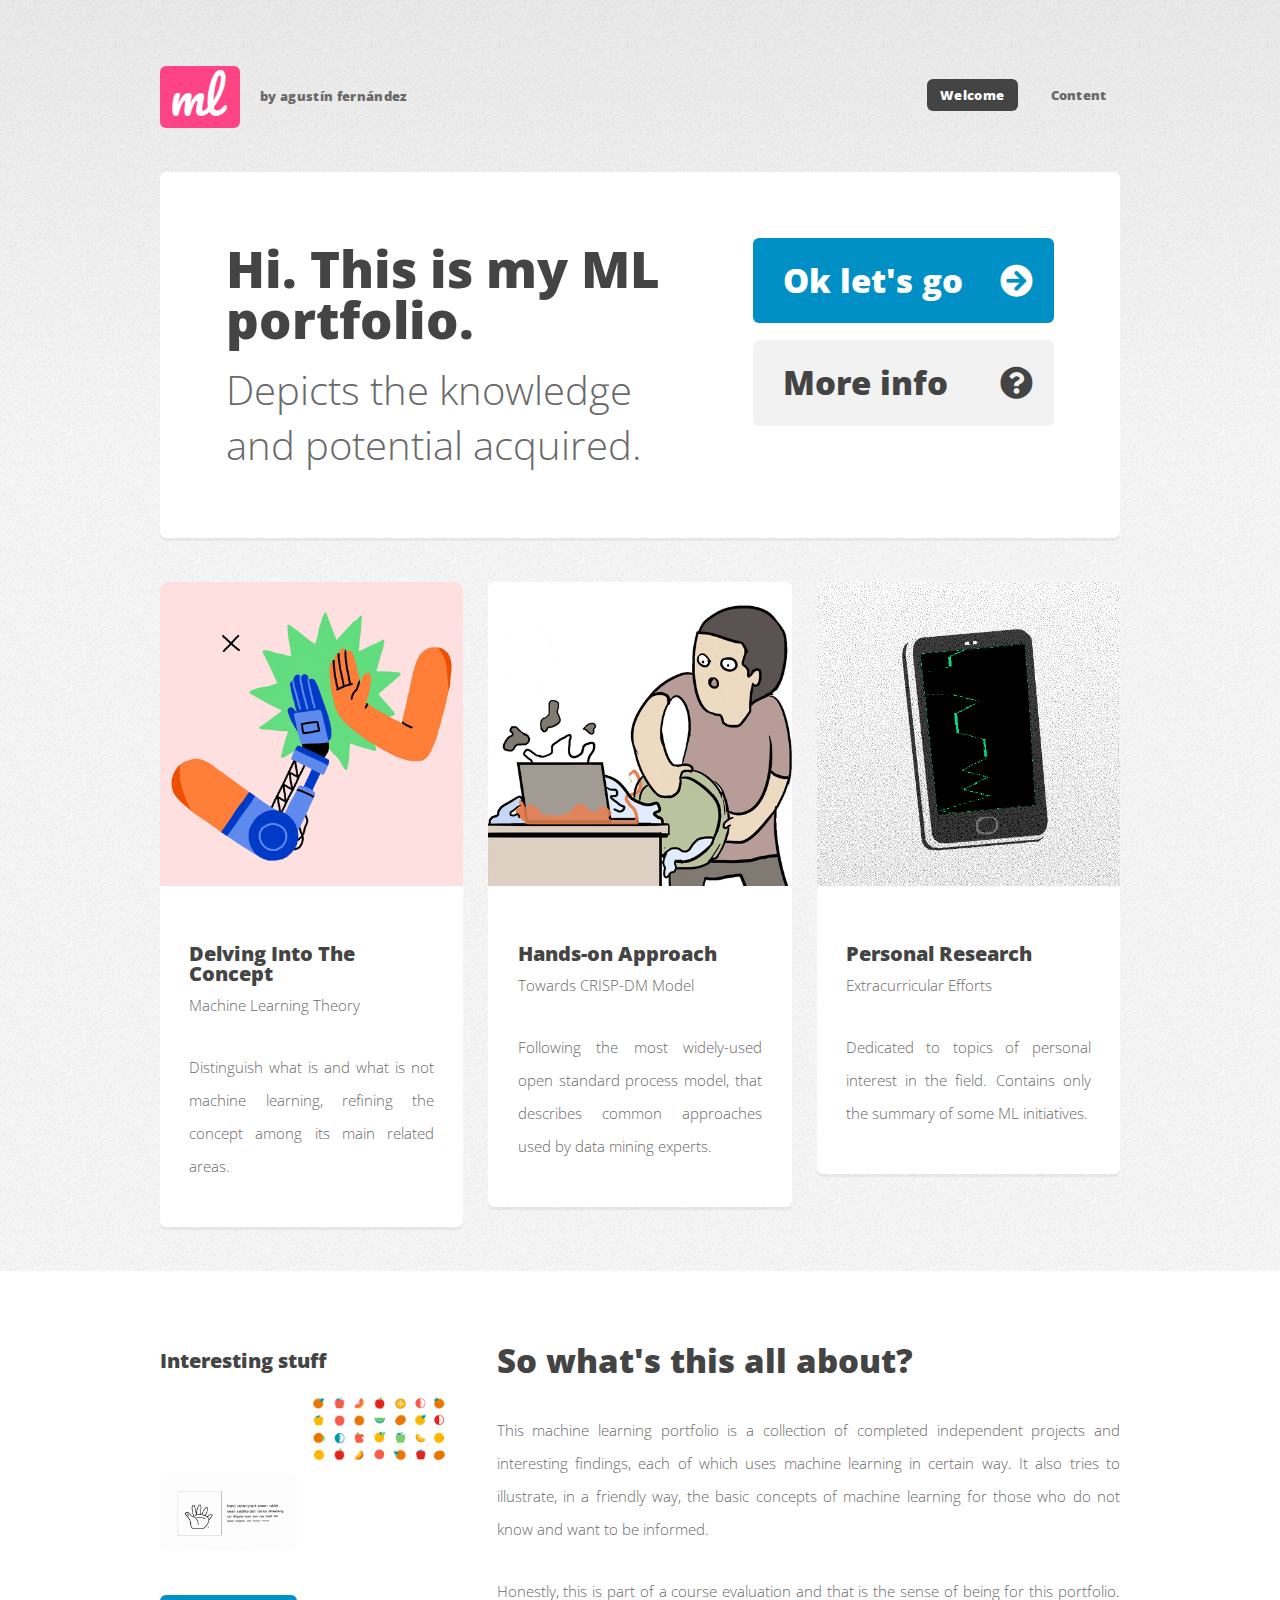
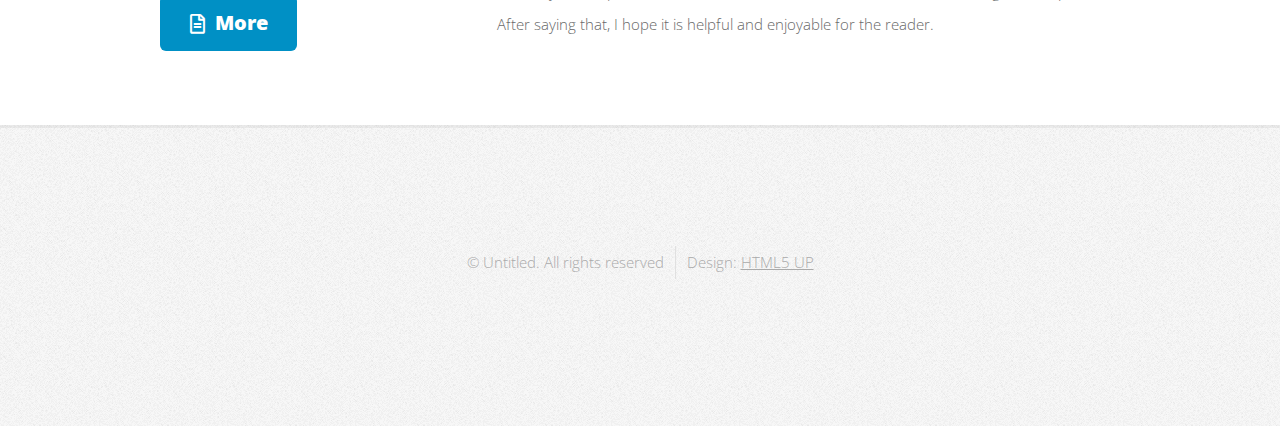
==== commit 24a85ffc: "whole fixes" ====
--- a/index.html
+++ b/index.html
@@ -45,12 +45,7 @@
 											<li>
 												<a href="handson.html">CRISP-DM Model</a>
 												<ul>
-													<li><a href="handson.html#BusinessUnderstanding">Business Understanding</a></li>
-													<li><a href="handson.html#DataUnderstanding">Data Understanding</a></li>
-													<li><a href="handson.html#DataPreparation">Data Preparation</a></li>
-													<li><a href="handson.html#Modeling">Modeling</a></li>
-													<li><a href="handson.html#Evaluation">Evaluation</a></li>
-													<li><a href="handson.html#Deployment">Deployment</a></li>
+													<li><a href="handson.html#CRISP-DM">Introduction</a></li>
 													<li><a href="handson.html#HandsOn">Hands-on</a></li>
 												</ul>
 											</li>
@@ -114,7 +109,7 @@
 												<h2>Hands-on Approach</h2>
 												<p>Towards CRISP-DM Model</p>
 											</header>
-											<p class="desc">Following he most widely-used open standard process model, that describes common approaches used by data mining experts.</p>
+											<p class="desc">Following the most widely-used open standard process model, that describes common approaches used by data mining experts.</p>
 										</div>
 									</section>
 
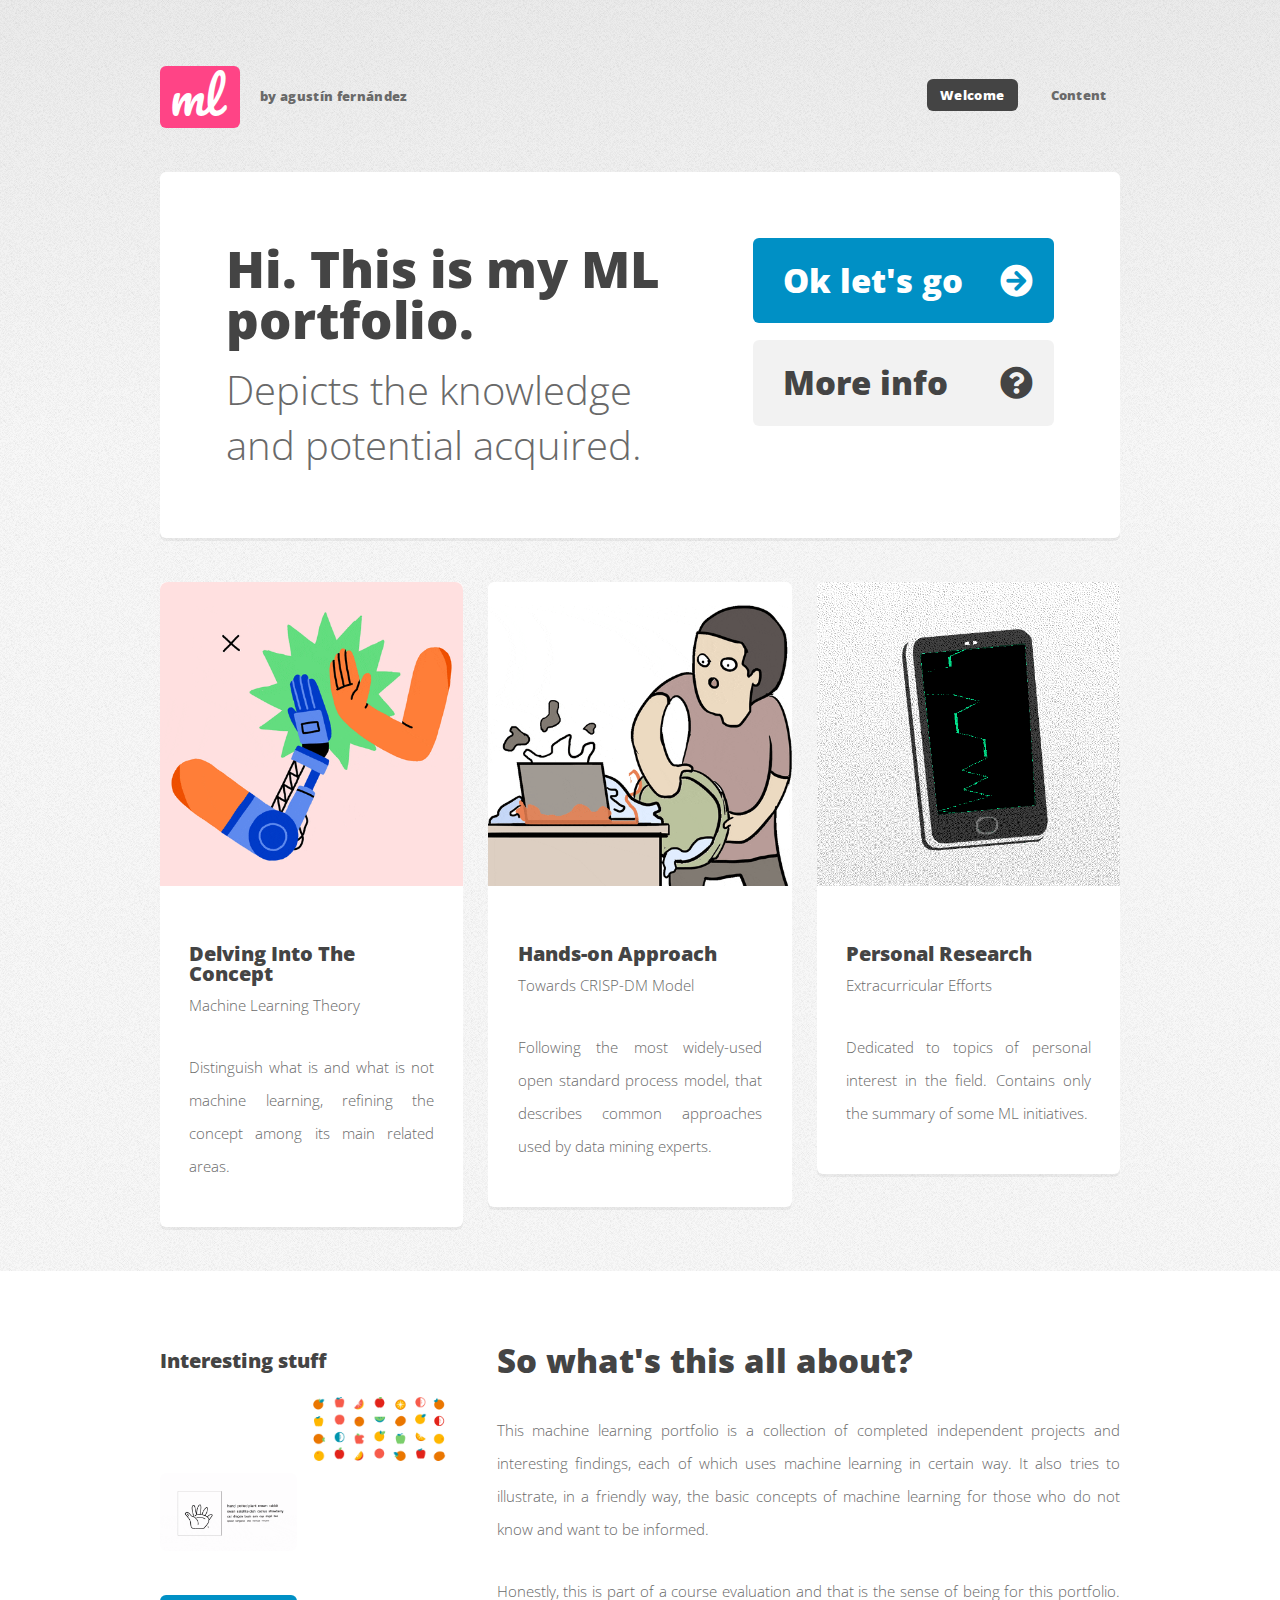
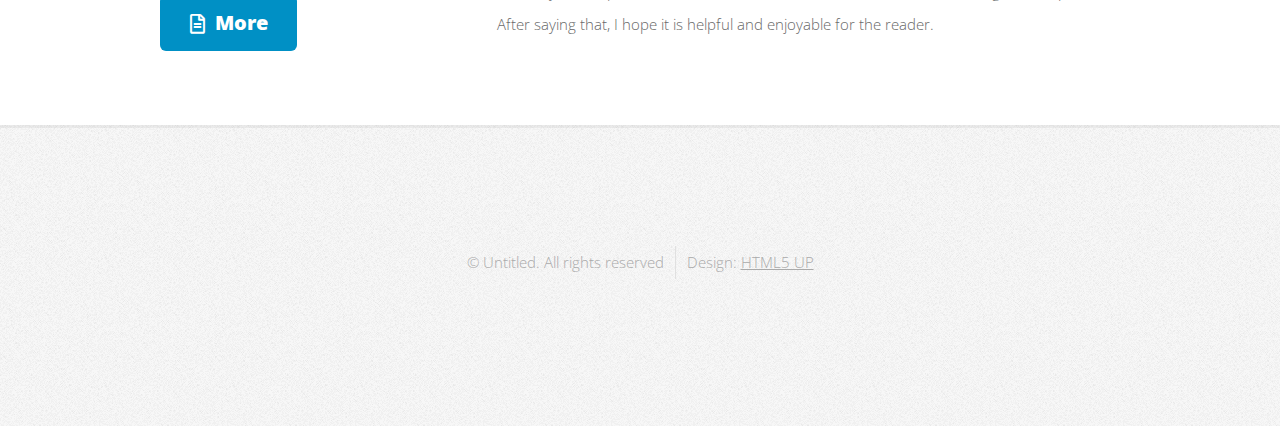
==== commit 6f1cbaf3: "personal created" ====
--- a/index.html
+++ b/index.html
@@ -49,7 +49,7 @@
 													<li><a href="handson.html#HandsOn">Hands-on</a></li>
 												</ul>
 											</li>
-											<li><a href="#">Personal Research</a></li>
+											<li><a href="personal.html">Personal Research</a></li>
 											<!--<li><a href="#">Veroeros feugiat</a></li>-->
 										</ul>
 									</li>
--- a/assets/css/main.css
+++ b/assets/css/main.css
@@ -2690,4 +2690,13 @@
 	}
 .desc {
 	text-align: justify;
+}
+
+.imgC {
+	max-width: 100%;
+	height: auto;
+}
+
+.italic{
+	font-style: italic;
 }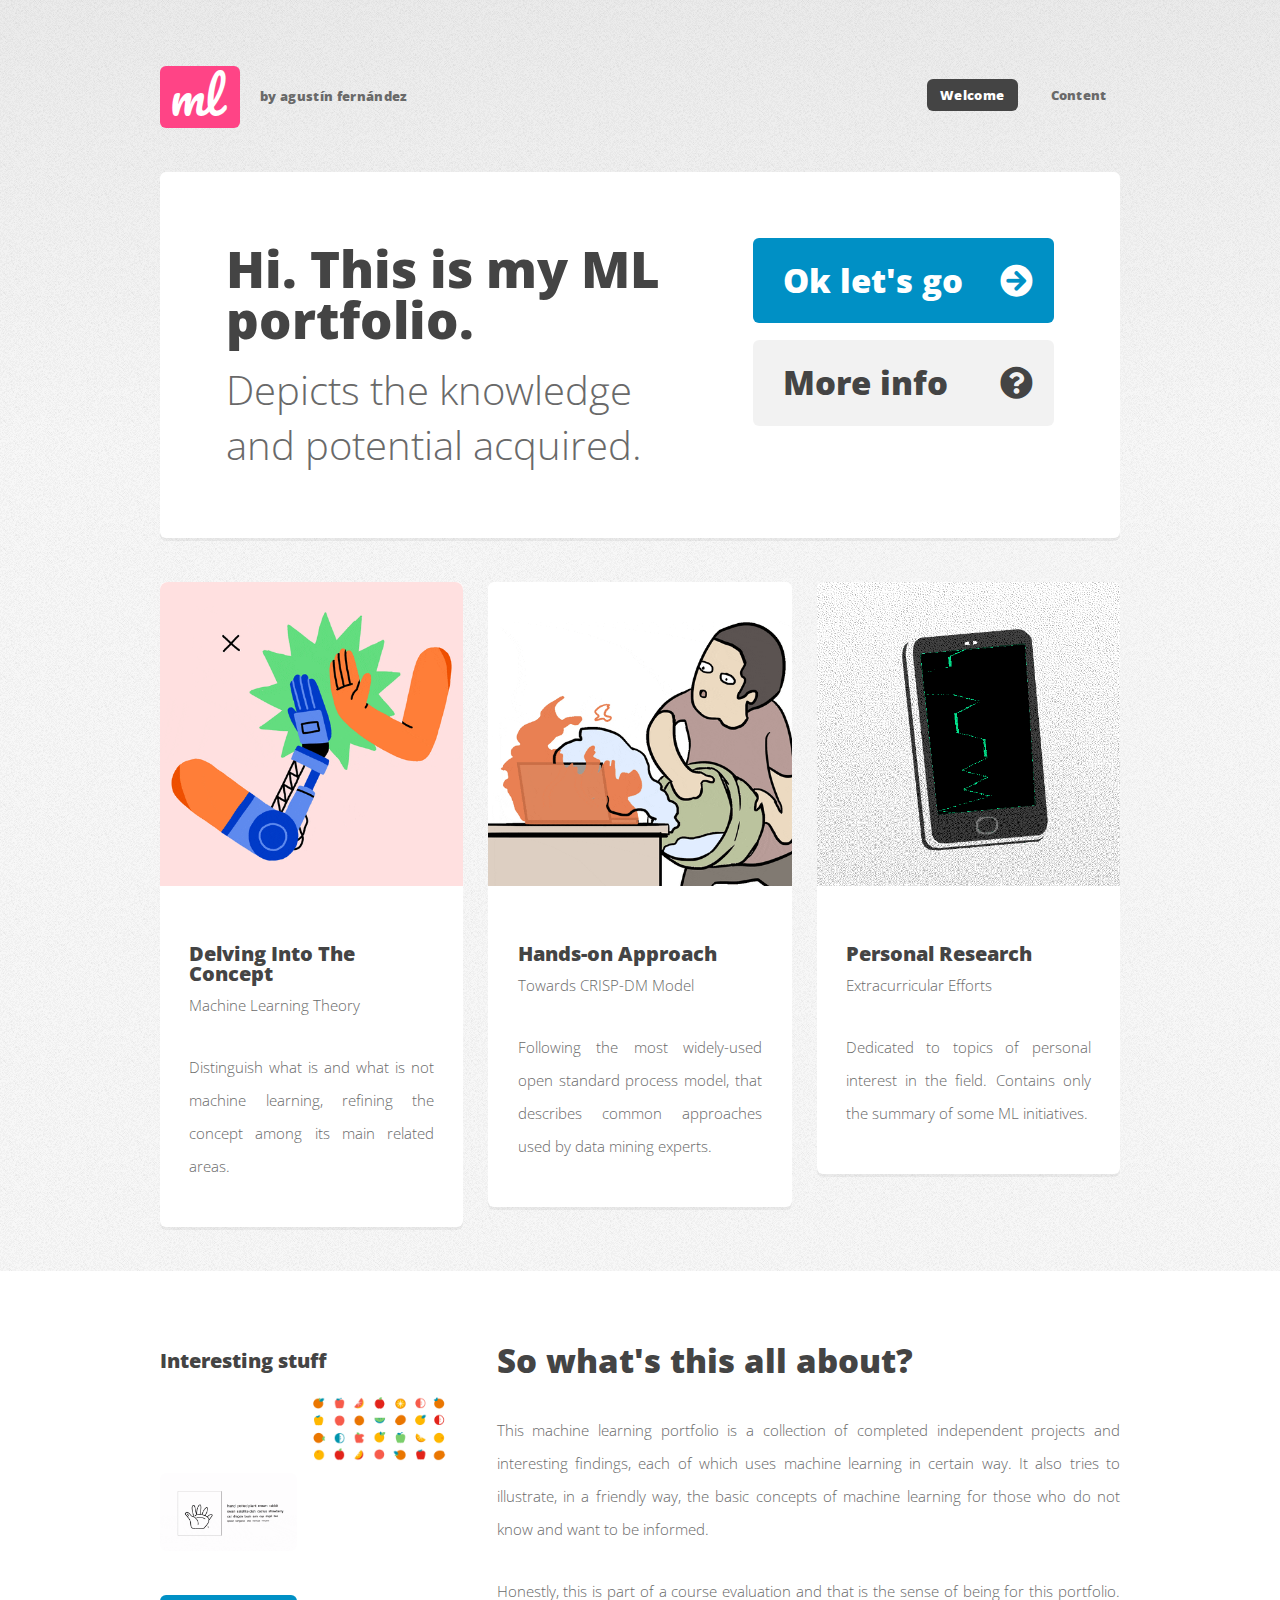
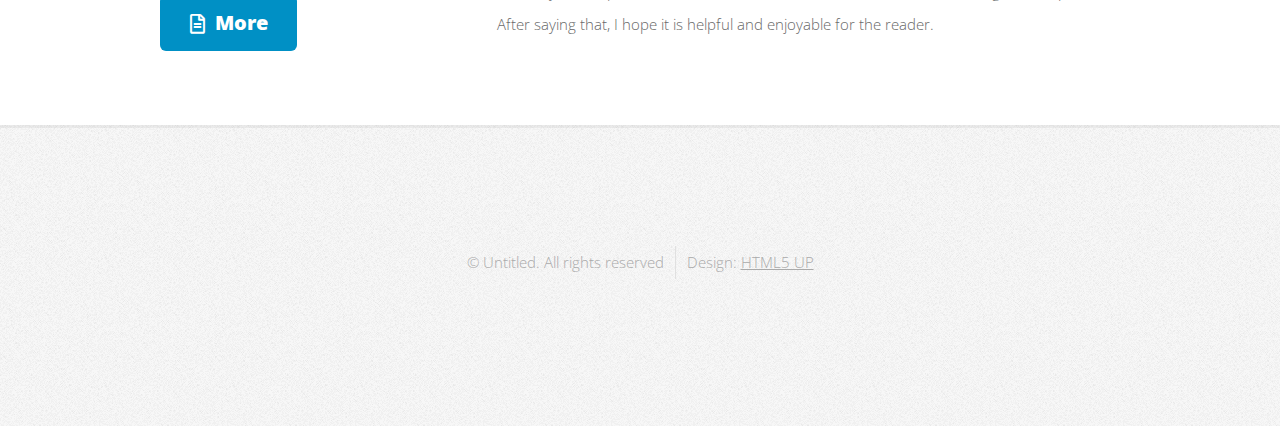
==== commit f532f7c9: "Revert "Update index.html"" ====
(no text change in the page or its own stylesheets)
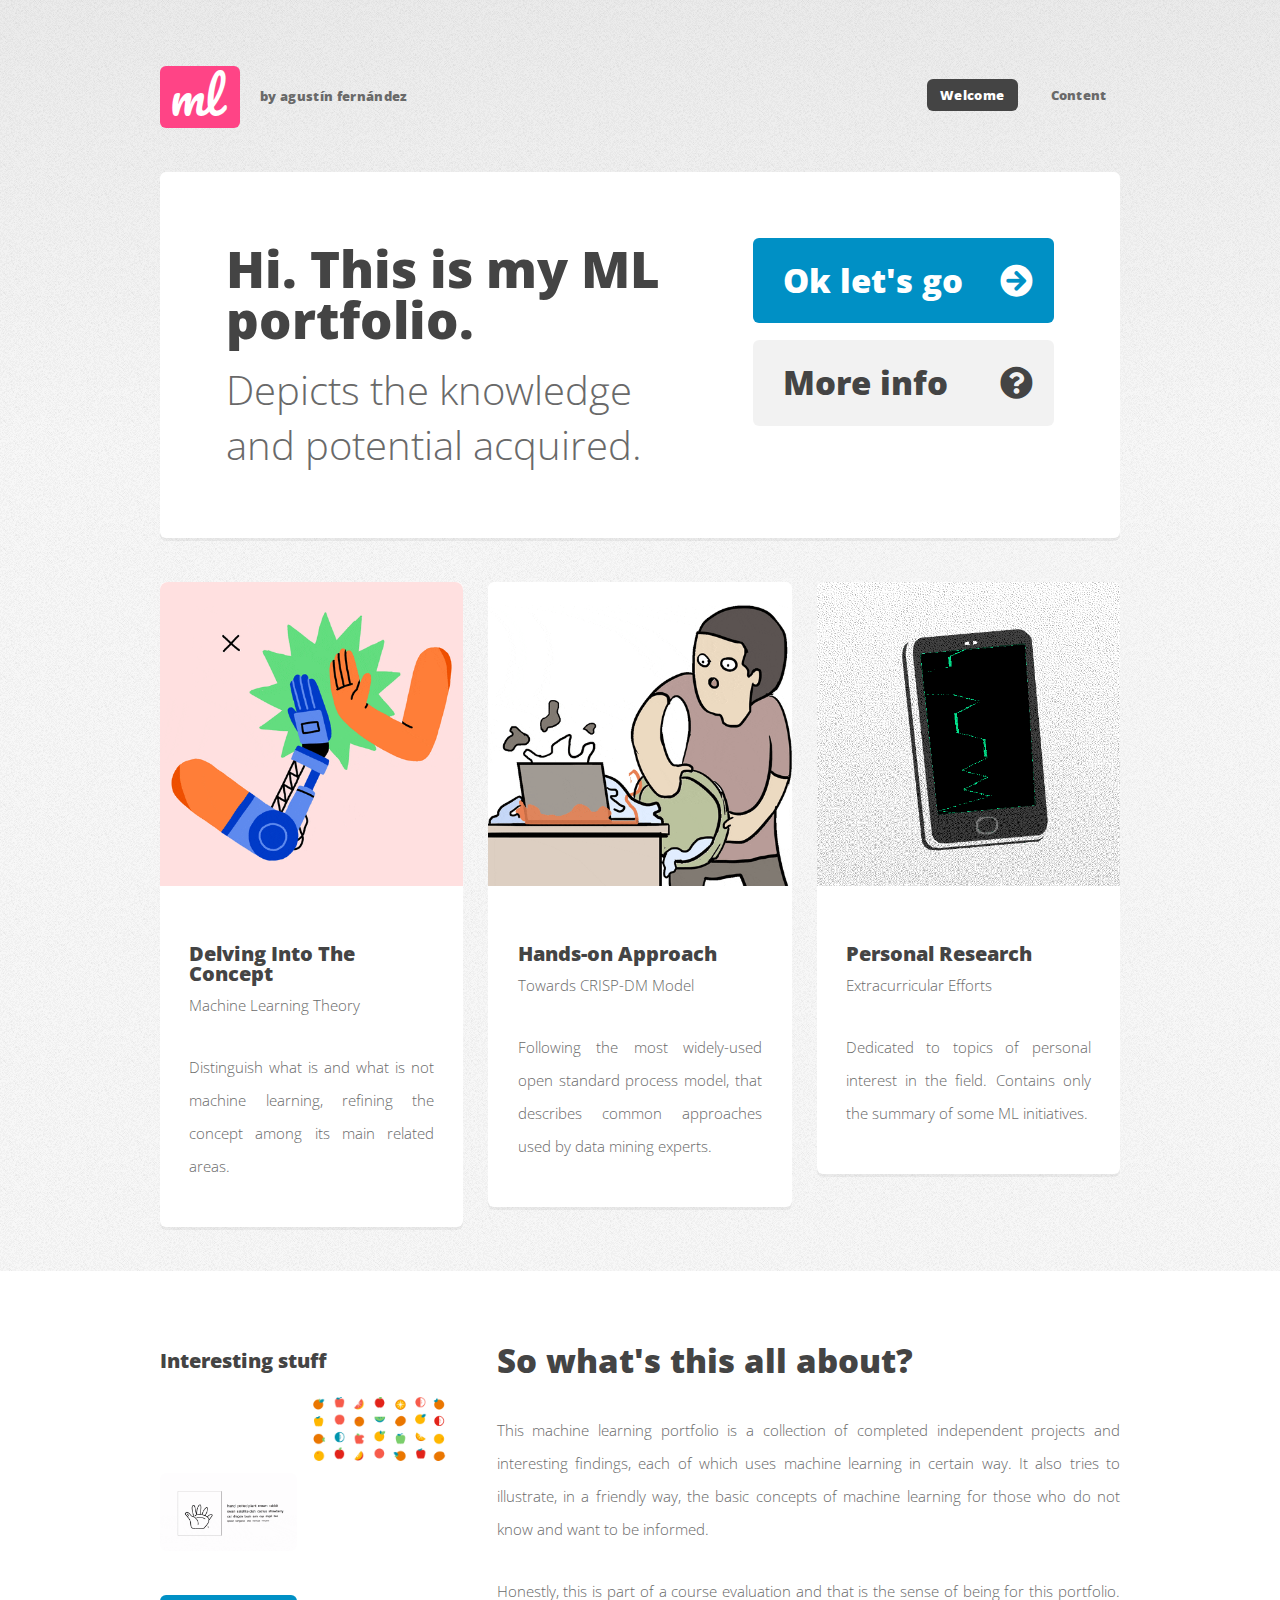
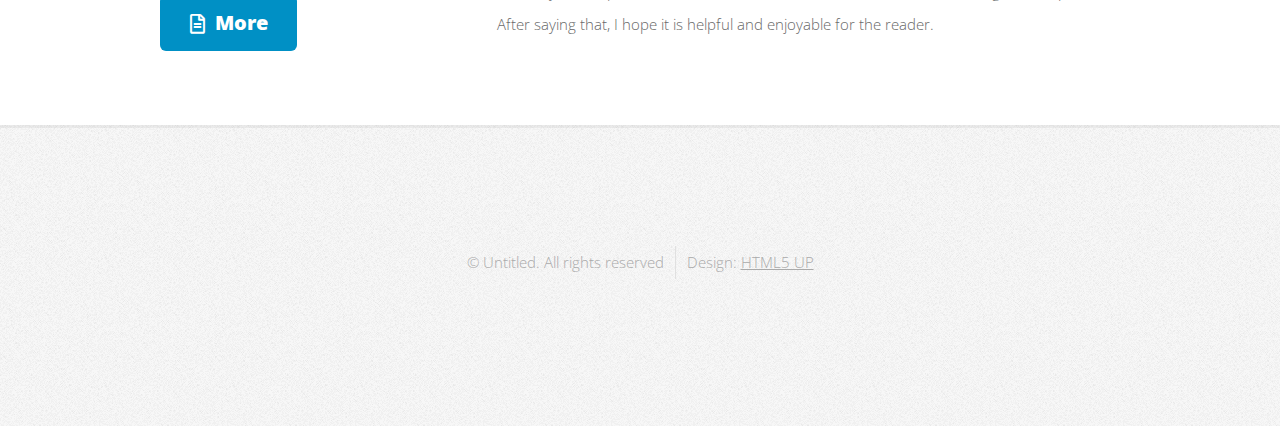
==== commit 990087bf: "face created" ====
--- a/index.html
+++ b/index.html
@@ -72,8 +72,8 @@
 							</div>
 							<div class="col-5 col-12-medium">
 								<ul>
-									<li><a href="#" class="button large icon solid fa-arrow-circle-right">Ok let's go</a></li>
-									<li><a href="#" class="button alt large icon solid fa-question-circle">More info</a></li>
+									<li><a href="./delving.html" class="button large icon solid fa-arrow-circle-right">Ok let's go</a></li>
+									<li><a href="https://en.wikipedia.org/wiki/Machine_learning" class="button alt large icon solid fa-question-circle">More info</a></li>
 								</ul>
 							</div>
 						</div>
@@ -118,7 +118,7 @@
 
 								<!-- Box -->
 									<section class="box feature">
-										<a href="#" class="image featured"><img src="images/brainWashed.gif" alt="" /></a>
+										<a href="personal.html" class="image featured"><img src="images/brainWashed.gif" alt="" /></a>
 										<div class="inner">
 											<header>
 												<h2>Personal Research</h2>
@@ -145,9 +145,9 @@
 											<h3>Interesting stuff</h3>
 											<div class="grid">
 												<div class="row gtr-50">
-													<div class="col-6"><a href="#" class="image fit"><img src="images/iphone.gif" alt="" /></a></div>
+													<div class="col-6"><a href="./facial.html#Animoji" class="image fit"><img src="images/iphone.gif" alt="" /></a></div>
 													<div class="col-6"><a href="#" class="image fit"><img src="images/fruits.gif" alt="" /></a></div>
-													<div class="col-6"><a href="#" class="image fit"><img src="images/quickDraw.gif" alt="" /></a></div>
+													<div class="col-6"><a href="./draw.html#QuickDraw" class="image fit"><img src="images/quickDraw.gif" alt="" /></a></div>
 													<div class="col-6"><a href="#" class="image fit"><img src="images/droneD.gif" alt="" /></a></div>
 												</div>
 											</div>
--- a/assets/css/main.css
+++ b/assets/css/main.css
@@ -2699,4 +2699,9 @@
 
 .italic{
 	font-style: italic;
+}
+
+.imgD {
+	max-width: 100%;
+	height: auto;
 }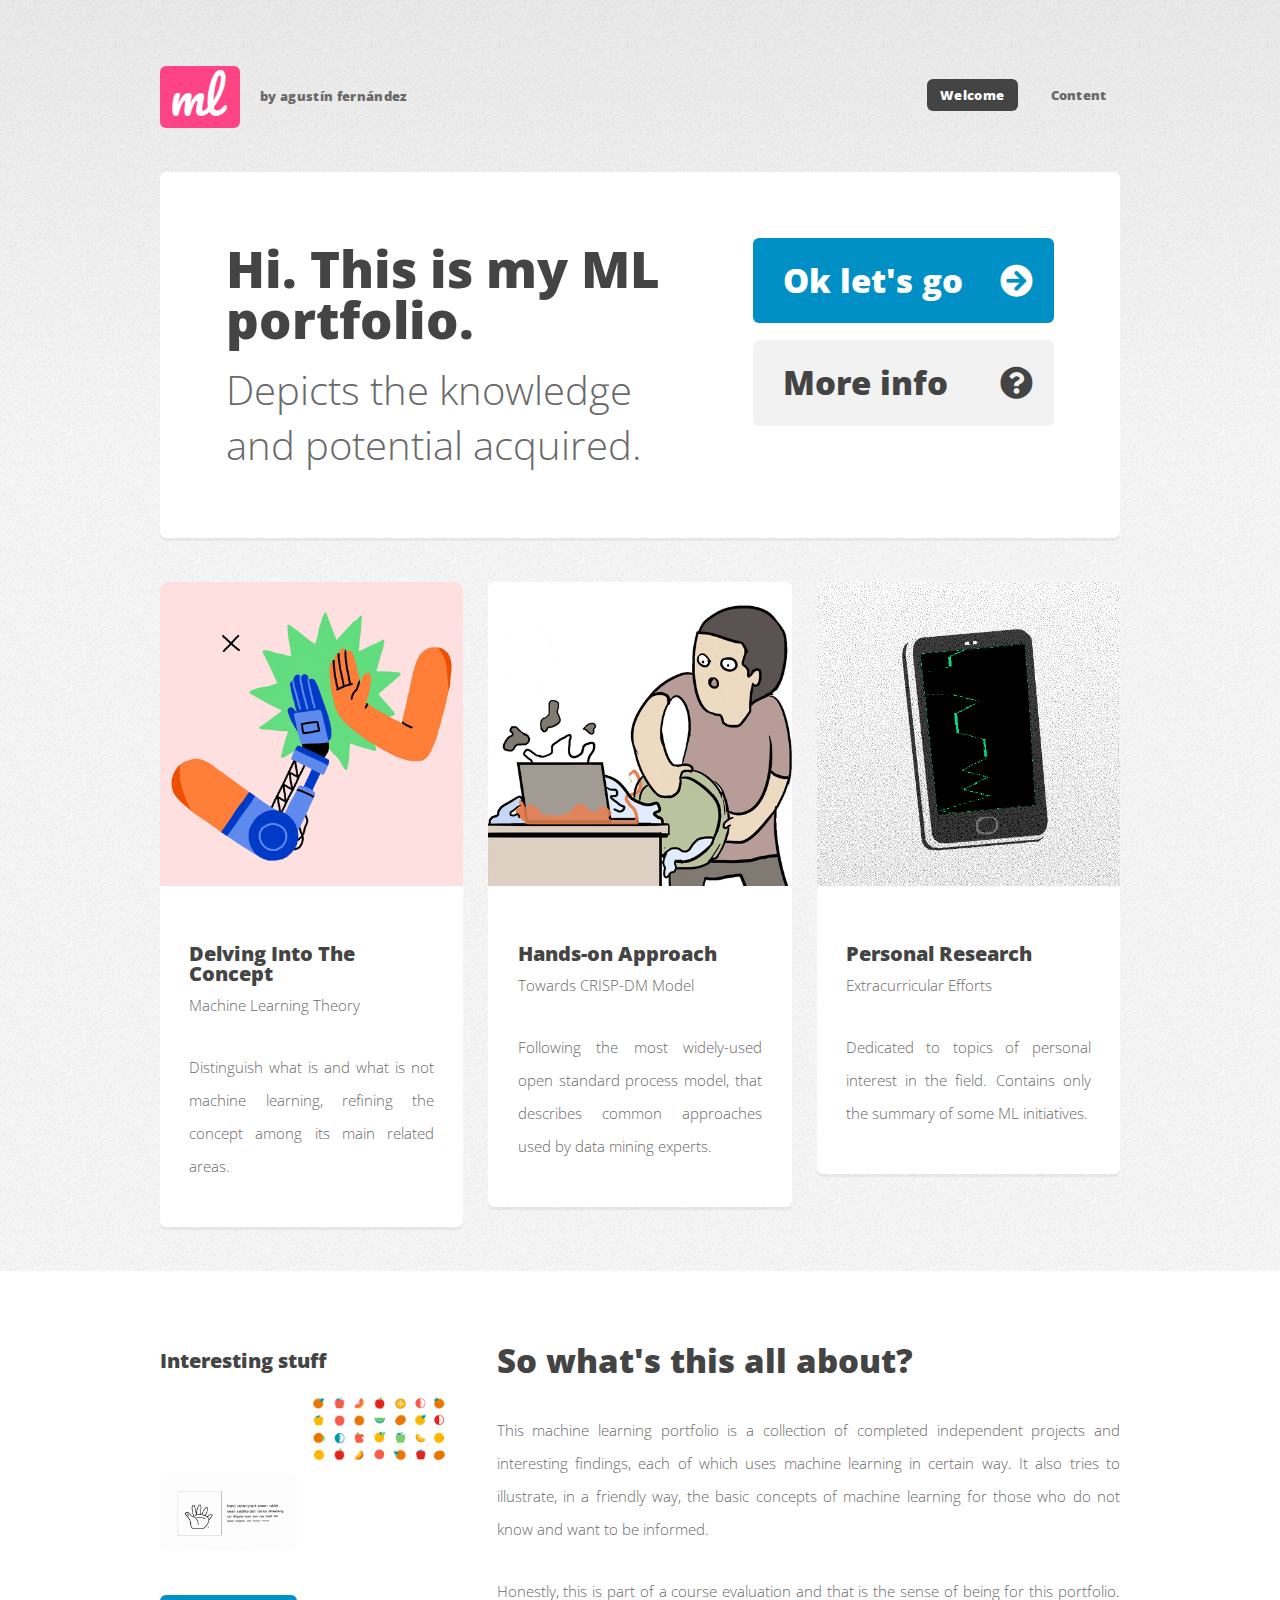
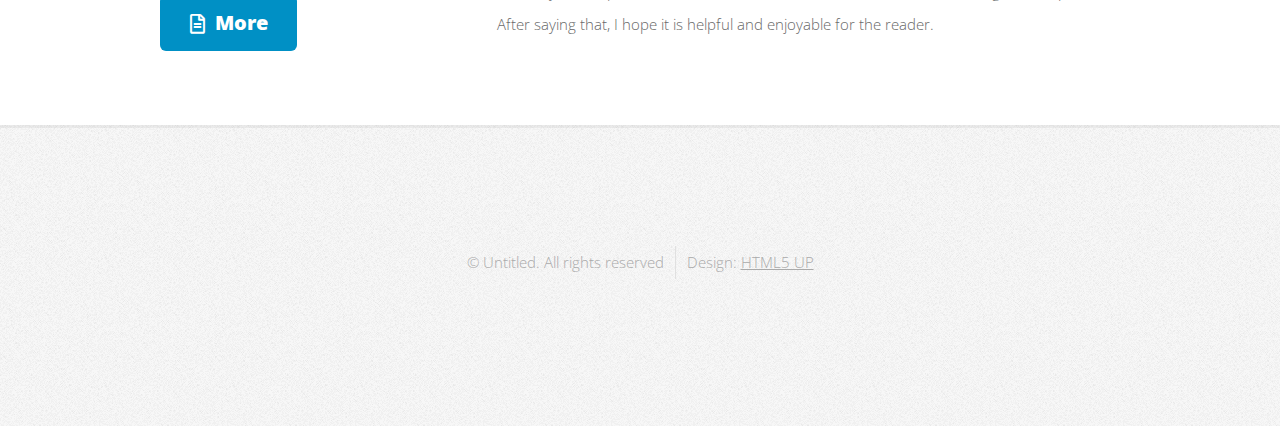
==== commit 50ecc3c9: "mushroom created" ====
--- a/index.html
+++ b/index.html
@@ -146,12 +146,12 @@
 											<div class="grid">
 												<div class="row gtr-50">
 													<div class="col-6"><a href="./facial.html#Animoji" class="image fit"><img src="images/iphone.gif" alt="" /></a></div>
-													<div class="col-6"><a href="#" class="image fit"><img src="images/fruits.gif" alt="" /></a></div>
+													<div class="col-6"><a href="./mushroom.html" class="image fit"><img src="images/fruits.gif" alt="" /></a></div>
 													<div class="col-6"><a href="./draw.html#QuickDraw" class="image fit"><img src="images/quickDraw.gif" alt="" /></a></div>
-													<div class="col-6"><a href="#" class="image fit"><img src="images/droneD.gif" alt="" /></a></div>
+													<div class="col-6"><a href="https://www.highd-dataset.com/" class="image fit"><img src="images/droneD.gif" alt="" /></a></div>
 												</div>
 											</div>
-											<a href="#" class="button icon fa-file-alt">More</a>
+											<a href="https://en.wikipedia.org/wiki/Machine_learning" class="button icon fa-file-alt">More</a>
 										</section>
 									</div>
 
